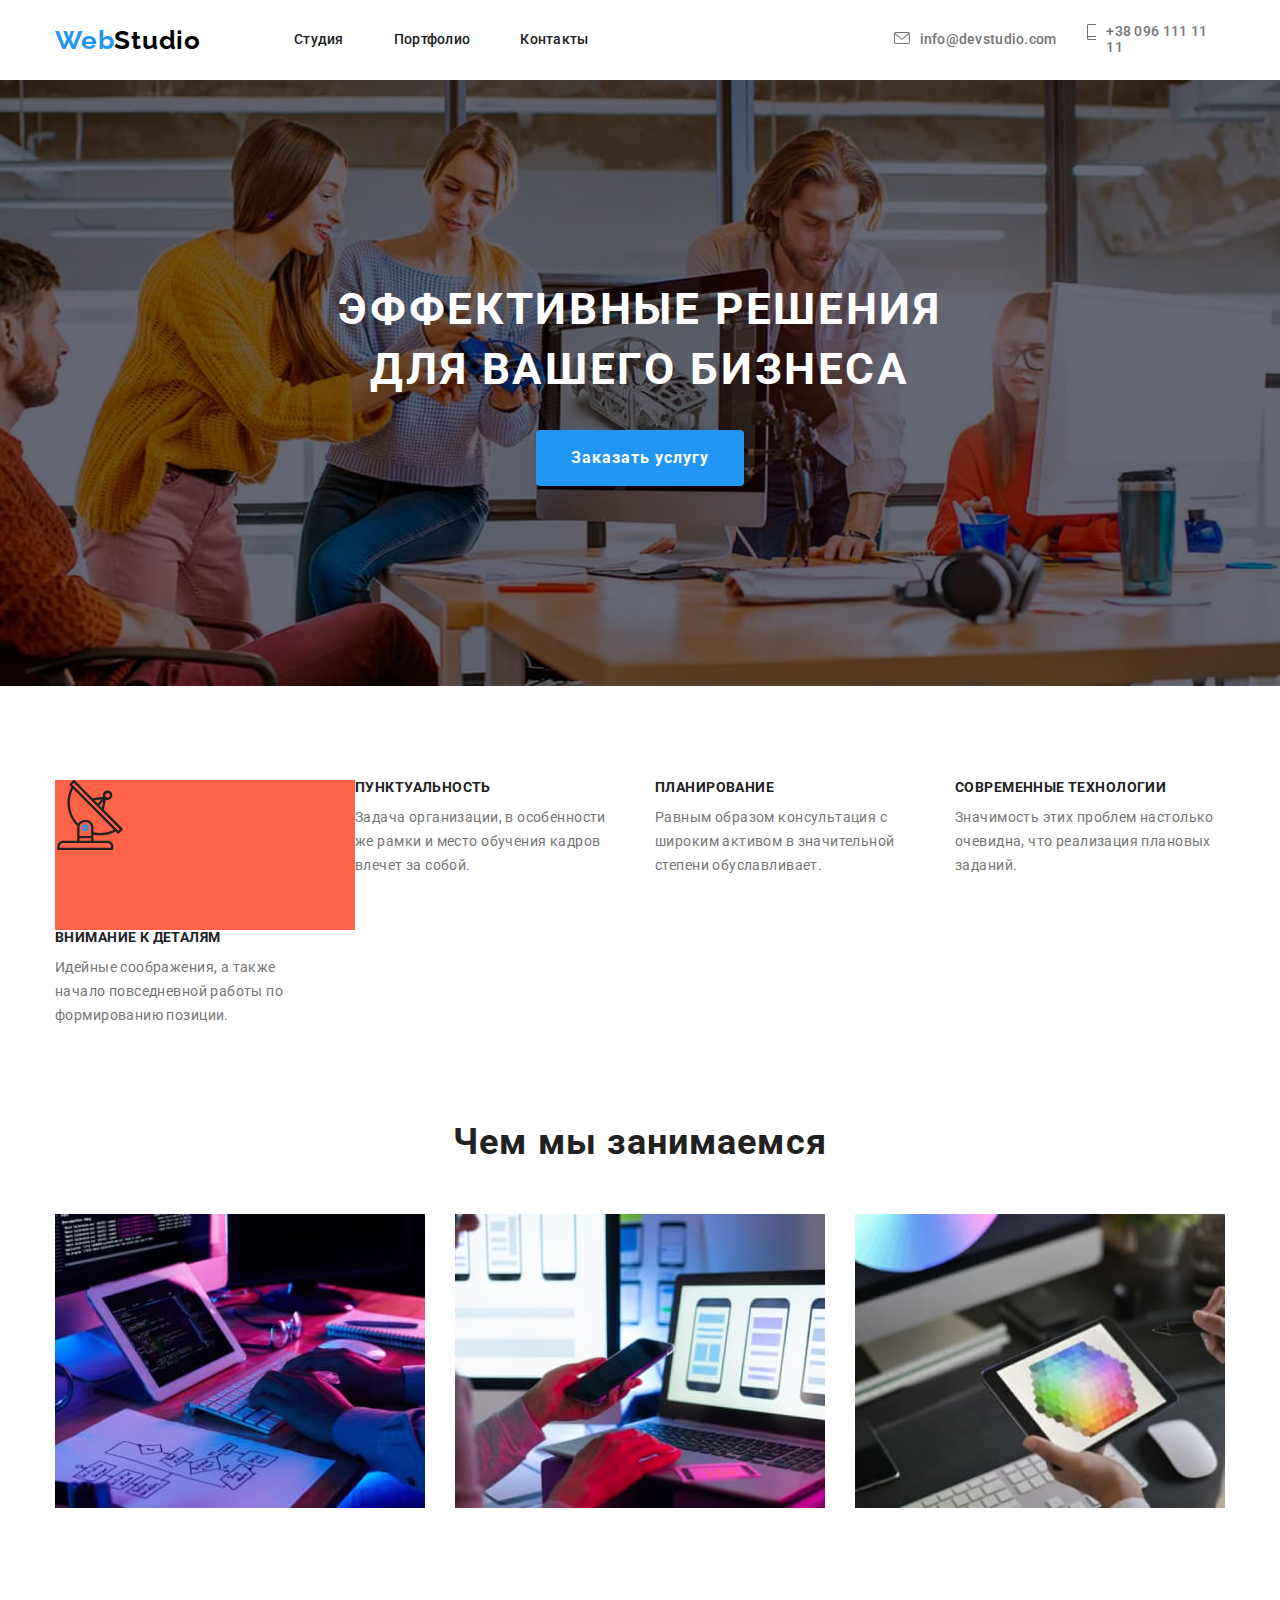
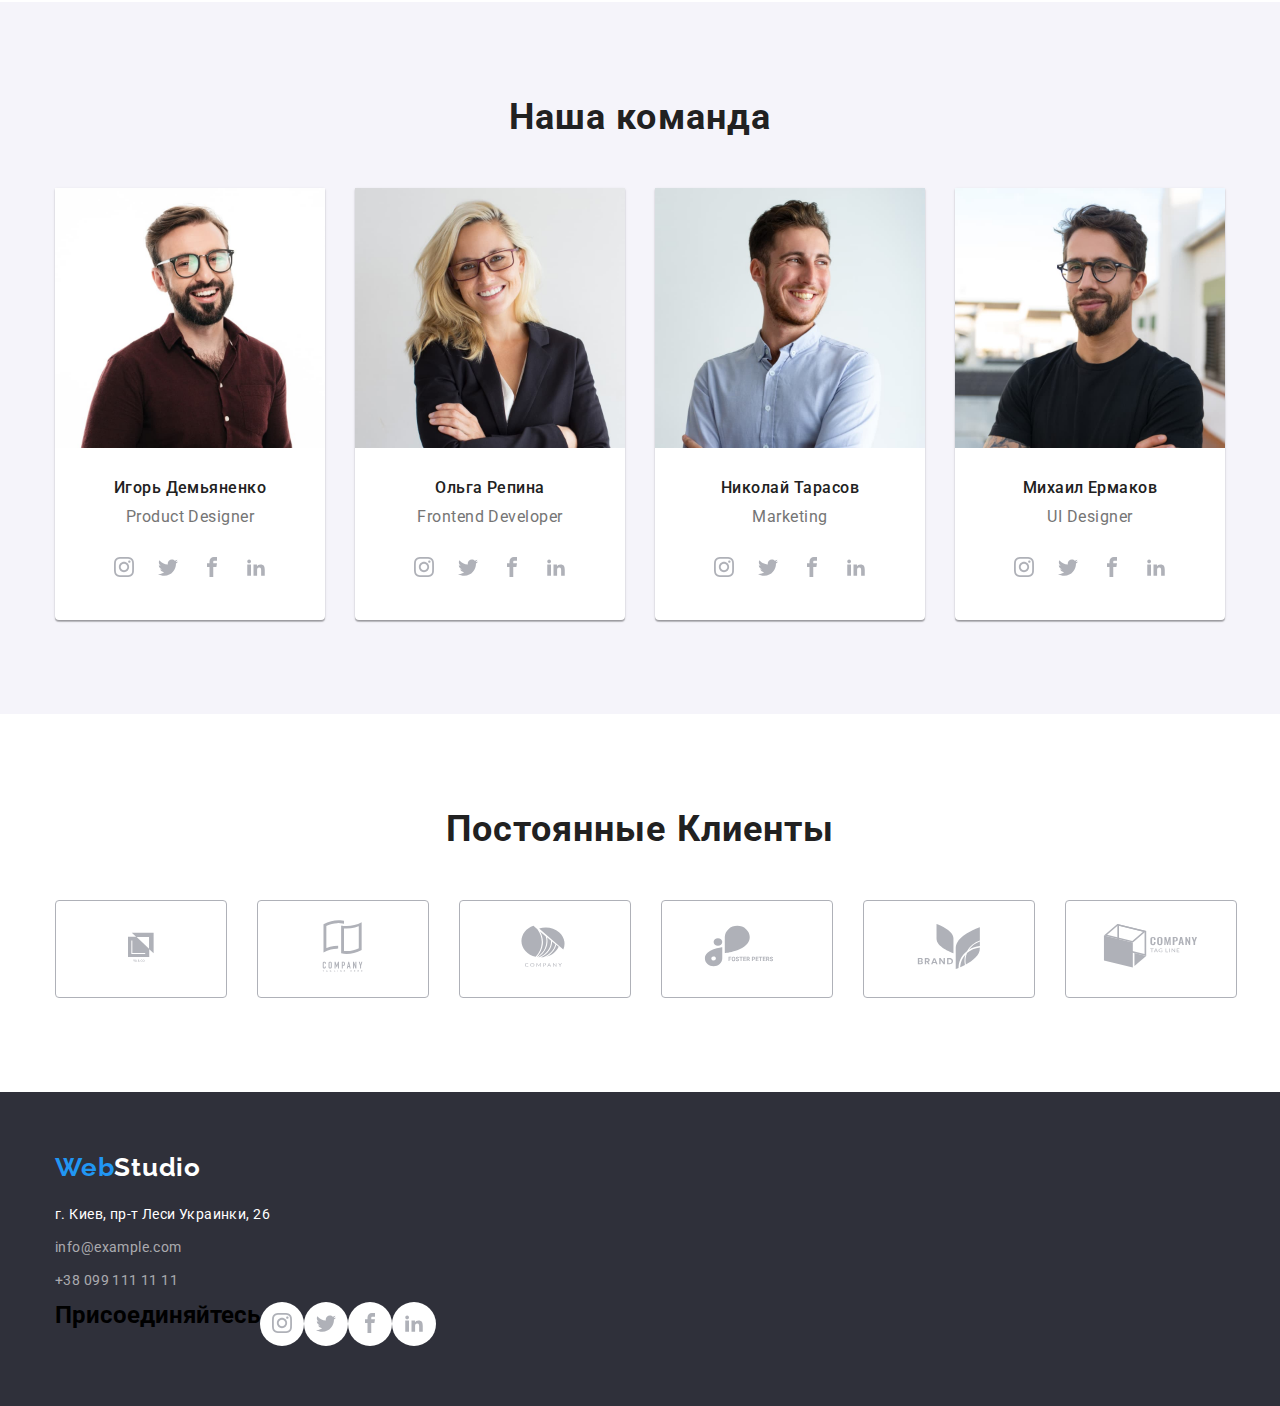
==== index.html @ 1dee664a "черновой" ====
<!DOCTYPE html>
<html lang="ru">
<head>
    <meta charset="UTF-8">
    <meta http-equiv="X-UA-Compatible" content="IE=edge">
    <meta name="viewport" content="width=device-width, initial-scale=1.0">
    <title>Студия</title>
<link rel="preconnect" href="https://fonts.googleapis.com">
<link rel="preconnect" href="https://fonts.gstatic.com" crossorigin>
<link href="https://fonts.googleapis.com/css2?family=Raleway:wght@700&family=Roboto:wght@400;500;700;900&display=swap"
    rel="stylesheet">
<link rel="stylesheet" href="https://cdnjs.cloudflare.com/ajax/libs/modern-normalize/1.1.0/modern-normalize.min.css">
    <link rel="stylesheet" href="css/styles.css">
</head>
<body>
    <header>
        <!--верхняя строка-->
        <div class="container main-nav">
            <a href=""class="logo link"><span class="logo-one">Web</span><span class="logo-two">Studio</span></a>
       <nav>
           <ul class="site-nav list">
            <li class="item">
                <a class="link-pr" href ="index.html">Студия</a>
            </li>
            <li class="item">
                <a class="link-pr" href="portfolio.html">Портфолио</a>
            </li>
            <li class="item">
                <a class="link-pr" href=""> Контакты</a>
            </li>
        </ul>
       </nav>
            <a class="contact item link " href="mailto:info@devstudio.com">
                <svg class="contact icon-email" >
                    <use class="" href="./images/sprite.svg#icon-envelope" width="16" height="12"></use>
                </svg>info@devstudio.com
            </a>
            <a class="contact link " href="tel:+380961111111">
                <svg class="contact icon-tel">
                 <use class="" href="./images/sprite.svg#icon-smartphone" width="10" height="16"></use>
                </svg> +38 096 111 11 11
            </a>
    </div>
    </header>
    <main>
        <section class="servis">
            <!--Шапка-->
            <h1 ><span class="servis-text">Эффективные решения</span><span class="servis-text"> для вашего бизнеса</span></h1>
            <button class="servis-button" type="button">Заказать услугу</button>
        </section>
        <section class="feature">
            <!--Особенности-->
            <div class="container">
                <ul class="peculiarities list">
                    <li class="antena item">
                        <svg class="bgc-icon">
                            <use class="antena-icon" href="./images/sprite.svg#icon-antenna-1" width="70" height="70"></use>
                        </svg>
                        <h3 class="peculiarities-titl">Внимание к деталям</h3>
                        <p class="peculiarities-text">Идейные соображения, а также начало повседневной работы по формированию позиции.</p>
                    </li>
                    <li class="item">
                        <h3 class="peculiarities-titl">Пунктуальность</h3>
                        <p class="peculiarities-text">Задача организации, в особенности же рамки и место обучения кадров влечет за собой.</p></li>
                    <li class="item">
                        <h3 class="peculiarities-titl">Планирование</h3>
                        <p class="peculiarities-text">Равным образом консультация с широким активом в значительной степени обуславливает.</p></li>
                    <li class="item ">
                        <h3 class="peculiarities-titl">Современные технологии</h3>
                        <p class="peculiarities-text">Значимость этих проблем настолько очевидна, что реализация плановых заданий.</p></li>
                </ul>
            </div>
        </section>
        <section>
                <!--Чем мы занимаемся-->
                <h2 class="headlines container">Чем мы занимаемся</h2>
                <div  class="img-section">
                    <ul class="main-img container list">
                        <li class="item">
                            <img src="images/img1.jpg" alt="програмирование" width="370" height="294" />
                        </li>
                        <li class="item">
                            <img src="images/img2.jpg" alt="мобильное адаптирование" width="370" height="294" />
                        </li>
                        <li class="item">
                            <img src="images/img3.jpg" alt="web-дизайн" width="370" height="294" />
                        </li>
                    </ul>
                </div>
        </section>
        <section class="bacground-section">
            <!--Наша команда-->
                <div class="container">
                    <h2 class="headlines">Наша команда</h2>
                        <ul class="team-main-img list">
                            <li class="item">
                                <img src="images/card1.jpg"alt="Игорь Демьяненко"width="270" height="260">
                                <div class="team-groop">
                                    <h3 class="team-titl">Игорь Демьяненко</h3>
                                    <p class="team-text">Product Designer</p>
                                    <div class="social-list">
                                        <ul class="social-list list">
                                            <li class="social-list-item">
                                                <a class="social-list-link" href="">
                                                    <svg class="social-list-icon">
                                                        <use href="./images/sprite.svg#icon-instagram" width="20" height="20"></use>
                                                    </svg>
                                                </a>
                                            </li>
                                            <li class="social-list-item">
                                                <a class="social-list-link" href="">
                                                    <svg class="social-list-icon">
                                                        <use href="./images/sprite.svg#icon-twitter" width="20" height="20"></use>
                                                    </svg>
                                                </a>
                                            </li>
                                            <li class="social-list-item">
                                                <a class="social-list-link" href="">
                                                    <svg class="social-list-icon">
                                                        <use href="./images/sprite.svg#icon-facebook"width="20" height="20"></use>
                                                    </svg>
                                                </a>
                                            </li>
                                            <li class="social-list-item">
                                                <a class="social-list-link" href="">
                                                    <svg class="social-list-icon">
                                                        <use href="./images/sprite.svg#icon-linkedin" width="20" height="20"></use>
                                                    </svg>
                                                </a>
                                            </li>
                                        </ul>
                                    </div>
                                </div>
                            </li>
                            <li class="item">     
                                <img src="images/card2.jpg"alt="Ольга Репина" width="270" height="260">
                                <div class="team-groop">
                                    <h3 class="team-titl">Ольга Репина</h3>
                                    <p class="team-text">Frontend Developer</p>
                                    <div class="social-list">
                                        <ul class="social-list list">
                                            <li class="social-list-item">
                                                <a class="social-list-link" href="">
                                                    <svg class="social-list-icon">
                                                        <use href="./images/sprite.svg#icon-instagram" width="20" height="20"></use>
                                                    </svg>
                                                </a>
                                            </li>
                                            <li class="social-list-item">
                                                <a class="social-list-link" href="">
                                                    <svg class="social-list-icon">
                                                        <use href="./images/sprite.svg#icon-twitter" width="20" height="20"></use>
                                                    </svg>
                                                </a>
                                            </li>
                                            <li class="social-list-item">
                                                <a class="social-list-link" href="">
                                                    <svg class="social-list-icon">
                                                        <use href="./images/sprite.svg#icon-facebook" width="20" height="20"></use>
                                                    </svg>
                                                </a>
                                            </li>
                                            <li class="social-list-item">
                                                <a class="social-list-link" href="">
                                                    <svg class="social-list-icon">
                                                        <use href="./images/sprite.svg#icon-linkedin" width="20" height="20"></use>
                                                    </svg>
                                                </a>
                                            </li>
                                        </ul>
                                    </div>
                                </div>
                            </li>
                            <li class="item">            
                                <img src="images/card3.jpg" alt="Николай Тарасов" width="270" height="260">
                                <div class="team-groop">
                                    <h3 class="team-titl">Николай Тарасов</h3>
                                    <p class="team-text">Marketing</p>
                                    <div class="social-list">
                                        <ul class="social-list list">
                                            <li class="social-list-item">
                                                <a class="social-list-link" href="">
                                                    <svg class="social-list-icon">
                                                        <use href="./images/sprite.svg#icon-instagram" width="20" height="20"></use>
                                                    </svg>
                                                </a>
                                            </li>
                                            <li class="social-list-item">
                                                <a class="social-list-link" href="">
                                                    <svg class="social-list-icon">
                                                        <use href="./images/sprite.svg#icon-twitter" width="20" height="20"></use>
                                                    </svg>
                                                </a>
                                            </li>
                                            <li class="social-list-item">
                                                <a class="social-list-link" href="">
                                                    <svg class="social-list-icon">
                                                        <use href="./images/sprite.svg#icon-facebook" width="20" height="20"></use>
                                                    </svg>
                                                </a>
                                            </li>
                                            <li class="social-list-item">
                                                <a class="social-list-link" href="">
                                                    <svg class="social-list-icon">
                                                        <use href="./images/sprite.svg#icon-linkedin" width="20" height="20"></use>
                                                    </svg>
                                                </a>
                                            </li>
                                        </ul>
                                    </div>
                                </div>
                            </li>
                            <li class="item">
                                <img src="images/card4.jpg"alt="Михаил Ермаков"width="270" height="260">
                                <div class="team-groop">
                                    <h3 class="team-titl">Михаил Ермаков</h3>
                                    <p class="team-text">UI Designer</p>
                                    <div class="social-list">
                                        <ul class="social-list list">
                                            <li class="social-list-item">
                                                <a class="social-list-link" href="">
                                                    <svg class="social-list-icon">
                                                        <use href="./images/sprite.svg#icon-instagram" width="20" height="20"></use>
                                                    </svg>
                                                </a>
                                            </li>
                                            <li class="social-list-item">
                                                <a class="social-list-link" href="">
                                                    <svg class="social-list-icon">
                                                        <use href="./images/sprite.svg#icon-twitter" width="20" height="20"></use>
                                                    </svg>
                                                </a>
                                            </li>
                                            <li class="social-list-item">
                                                <a class="social-list-link" href="">
                                                    <svg class="social-list-icon">
                                                        <use href="./images/sprite.svg#icon-facebook" width="20" height="20"></use>
                                                    </svg>
                                                </a>
                                            </li>
                                            <li class="social-list-item">
                                                <a class="social-list-link" href="">
                                                    <svg class="social-list-icon">
                                                        <use href="./images/sprite.svg#icon-linkedin" width="20" height="20"></use>
                                                    </svg>
                                                </a>
                                            </li>
                                        </ul>
                                    </div>
                                </div>
                            </li>
                            </ul>
                </div>
        </section>
        <section>
            <!-- Clients -->
        <div class="container">
            <h2 class="headlines ">Постоянные Клиенты</h2>
                <ul class="company list">
                    <li class="company-item">
                        <a  href="">
                            <svg class="company-list">
                                <use class="company-icon" href="./images/sprite.svg#icon-company-1" width="106" height="60">
                    
                                </use>
                            </svg>
                        </a>
                    </li>
                    <li class="company-item">
                        <a href="">
                            <svg class="company-list">
                                <use class="company-icon"  href="./images/sprite.svg#icon-company-2" width="106" height="60">
                    
                                </use>
                            </svg>
                        </a>
                    </li>
                    <li class="company-item">
                        <a href="">
                            <svg class="company-list">
                                <use class="company-icon" href="./images/sprite.svg#icon-company-3" width="106" height="60">
                    
                                </use>
                            </svg>
                        </a>
                    </li>
                    <li class="company-item">
                        <a class="company-focus" href="">
                            <svg class="company-list">
                                <use class="company-icon" href="./images/sprite.svg#icon-company-4" width="106" height="60">
                    
                                </use>
                            </svg>
                        </a>
                    </li>
                    <li class="company-item">
                        <a href="">
                            <svg class="company-list">
                                <use class="company-icon" href="./images/sprite.svg#icon-company-5" width="106" height="60">
                    
                                </use>
                            </svg>
                        </a>
                    </li>
                    <li class="company-item">
                        <a href="">
                            <svg class="company-list">
                                <use class="company-icon" href="./images/sprite.svg#icon-company-6" width="106" height="60">

                                </use>
                            </svg>
                        </a>
                    </li>
                </ul>
            </div>
        </section>
    </main>
    <footer >
        <div class="container">
        <!--Подвал-->
    <a href="" class="logo link"><span class="logo-one">Web</span><span class="logo-two-footer">Studio</span></a>
    <address>
        <p class="addres">г. Киев, пр-т Леси Украинки, 26</p>
        <a class="address-contact link" href="mailto:info@example.com">info@example.com</a>
        <a class="address-contact link" href="tel:+380991111111">+38 099 111 11 11</a>
    </address>
    
    <div class="footer-social ">
        <h2 class="footer-titl">Присоединяйтесь</h3>
        <ul class="footer-social list">
            <li class="footer-social-list-item">
                <a class="footer-social-list-link" href="">
                    <svg class="footer-social-list-icon">
                        <use href="./images/sprite.svg#icon-instagram" width="20" height="20">

                        </use>
                    </svg>
                </a>
            </li>
            <li class="footer-social-list-item">
                <a class="footer-social-list-link"href="">
                    <svg class="footer-social-list-icon">
                        <use href="./images/sprite.svg#icon-twitter" width="20" height="20">
            
                        </use>
                    </svg>
                </a>
            </li>
            <li class="footer-social-list-item">
                <a class="footer-social-list-link" href="">
                    <svg class="footer-social-list-icon">
                        <use href="./images/sprite.svg#icon-facebook" width="20" height="20">
            
                        </use>
                    </svg>
                </a>
            </li>
            <li class="footer-social-list-item">
                <a class="footer-social-list-link" href="">
                    <svg class="footer-social-list-icon">
                        <use class="" href="./images/sprite.svg#icon-linkedin" width="20" height="20">
            
                        </use>
                    </svg>
                </a>
            </li>
        </ul>
    </div>
    </div>
    </footer>
</body>
</html>
---- css/styles.css ----
:root {
  --primary-font-family: "Roboto", sans-serif;
  --secondary-font-family: "Raleway", sans-serif;
  --color-text: #000000;
  --background-color: #ffffff;
  --second-background: #2f303a;
  --focus-color: #2196f3;
  --secondary-color: #757575;
  --color-title: #212121;
}
h1,
h2,
h3,
h4,
h5,
h6,
p {
  margin-top: 0;
  margin-bottom: 0;
}
ul,
ol {
  margin-top: 0;
  margin-bottom: 0;
  padding-left: 0;
}
img {
  display: block;
}
.container {
  width: 1200px;
  padding-left: 15px;
  padding-right: 15px;
  margin-left: auto;
  margin-right: auto;
}
section {
  padding-top: 94px;
  padding-bottom: 94px;
}
.list {
  color: var(--color-text);
  list-style-type: none;
}
.link {
  text-decoration: none;
}
body {
  background-color: var(--background-color);
  color: var(--color-text);
  font-family: var(--primary-font-family);
}
.main-nav {
  display: flex;
  align-items: center;
}
.logo {
  font-family: var(--secondary-font-family);
  font-style: normal;
  font-weight: bold;
  font-size: 26px;
  line-height: 1.19;
  /* identical to box height */
  letter-spacing: 0.03em;
}
.logo-one {
  color: #2196f3;
}
.logo-two {
  color: var(--color-text);
}
.logo-two-footer {
  color: #ffffff;
}
/*site nab */
.site-nav {
  display: flex;
  margin-left: 93px;
}
.site-nav .item:not(:last-child) {
  margin-right: 50px;
}
.site-nav a {
  color: #212121;
  font-family: var(--primary-font-family);
  font-style: normal;
  font-weight: 500;
  font-size: 14px;
  line-height: 1.14;
  letter-spacing: 0.02em;

  text-decoration: none;
}
.site-nav a:hover,
.site-nav a:focus {
  color: var(--focus-color);
}
.link-pr {
  display: block;
  padding-top: 32px;
  padding-bottom: 32px;
}
.border {
  border: 1px solid #ececec;
}
.contact {
  display: flex;
  font-family: var(--primary-font-family);
  font-style: normal;
  font-weight: 500;
  font-size: 14px;
  line-height: 1.14;
  letter-spacing: 0.02em;

  color: var(--secondary-color);
}
.contact.item:not(:last-child) {
  margin-right: 30px;
}
.contact:hover,
.contact:focus,
.icon-email:focus,
.icon-email:hover,
.icon-tel:focus,
.icon-tel:hover {
  color: var(--focus-color);
  fill: var(--focus-color);
}
.icon-email {
  display: block;
  width: 16px;
  height: 12px;
  margin-right: 10px;
  margin-left: 305px;
  fill: var(--secondary-color);
}
.icon-tel {
  display: block;
  width: 10px;
  height: 16px;
  margin-right: 10px;
  fill: var(--secondary-color);
}
/*service*/
.servis {
  background-color: var(--second-background);
  text-align: center;

  padding-bottom: 200px;
  padding-top: 200px;

  background-image: linear-gradient(
      to top,
      rgba(0, 0, 0, 0.25),
      rgba(0, 0, 0, 0.25)
    ),
    url(/images/Img.jpg);
  background-repeat: no-repeat;
  background-position: center;
  background-size: cover;
}
.servis-text {
  font-family: var(--primary-font-family);
  font-style: normal;
  font-weight: 900px;
  font-size: 44px;
  line-height: 1.36;
  letter-spacing: 0.06em;
  text-transform: uppercase;

  color: #ffffff;
  display: flex;
  flex-flow: column;
}
.servis-button {
  font-family: var(--primary-font-family);
  font-style: normal;
  font-weight: bold;
  font-size: 16px;
  line-height: 1.88;
  display: inline-block;
  letter-spacing: 0.06em;
  cursor: pointer;

  color: #ffffff;
  background: #2196f3;
  box-shadow: 0px 4px 4px rgba(0, 0, 0, 0.15);
  border-radius: 4px;
  border: solid transparent;

  margin-top: 30px;
  padding: 10px 32px;
  min-width: 200px;
}
.servis-button:hover,
.servis-button:focus {
  background: #f5f4fa;
  color: #000000;
  box-shadow: 0px 4px 4px rgba(0, 0, 0, 0.15);
  border-radius: 4px;
}
/*peculiarities*/
.feature {
  padding-bottom: 0px;
}
.peculiarities {
  display: flex;
  flex-wrap: wrap;
}
.antena .item {
}
.bgc-icon {
  background-color: tomato;
  display: flex;
}
.antena-icon {
}
.peculiarities .item {
  width: 270px;
  margin-right: 30px;
}
.peculiarities .item:nth-child(4n) {
  margin-right: 0px;
}
.peculiarities-titl {
  font-family: var(--primary-font-family);
  font-style: normal;
  font-weight: bold;
  font-size: 14px;
  line-height: 1.14;
  letter-spacing: 0.03em;
  text-transform: uppercase;

  color: var(--color-title);

  margin-bottom: 10px;
}
.peculiarities-text {
  font-family: var(--primary-font-family);
  font-style: normal;
  font-weight: normal;
  font-size: 14px;
  line-height: 1.71;
  letter-spacing: 0.03em;

  color: var(--secondary-color);
}
.bacground-section {
  background: #f5f4fa;
}
.headlines {
  font-family: var(--primary-font-family);
  font-style: normal;
  font-weight: bold;
  font-size: 36px;
  line-height: 1.17;
  text-align: center;
  letter-spacing: 0.03em;

  color: var(--color-title);

  margin-bottom: 50px;
}
.main-img {
  display: flex;
}
.main-img .item {
  margin-right: 30px;
  width: 370px;
}
.main-img .item:nth-child(3n) {
  margin-right: 0px;
}
.img-section {
  justify-content: center;
}
/*team*/
.team-groop {
  padding-top: 30px;
  padding-bottom: 30px;
}
.team-main-img {
  display: flex;
}
.team-main-img .item {
  margin-right: 30px;

  background: #ffffff;

  box-shadow: 0px 1px 3px rgba(0, 0, 0, 0.12), 0px 1px 1px rgba(0, 0, 0, 0.14),
    0px 2px 1px rgba(0, 0, 0, 0.2);
  border-radius: 0px 0px 4px 4px;
}
.team-main-img .item:nth-child(4n) {
  margin-right: 0px;
}
.team-titl {
  font-family: var(--primary-font-family);
  font-style: normal;
  font-weight: 500;
  font-size: 16px;
  line-height: 1.19;
  text-align: center;
  letter-spacing: 0.03em;

  color: var(--color-title);
}
.team-text {
  font-family: var(--primary-font-family);
  font-style: normal;
  font-weight: normal;
  font-size: 16px;
  line-height: 1.19;
  text-align: center;
  letter-spacing: 0.03em;

  color: var(--secondary-color);

  margin-top: 10px;
}

.social-list {
  display: flex;
  padding-top: 10px;
  justify-content: space-around;
  align-items: center;
}
.social-list-item {
  justify-content: space-around;
}
.social-list-link {
  display: flex;

  justify-content: space-around;
  width: 44px;
  height: 44px;
  background-color: var(--background-color);
  border-radius: 50%;
}
.social-list-icon {
  width: 20px;
  height: 20px;
  margin-top: 11px;
  justify-content: space-around;
  align-items: center;
  fill: #afb1b8;
}

.social-list-link:hover,
.social-list-link:focus {
  background-color: var(--focus-color);
}

.social-list-link:hover .social-list-icon,
.social-list-link:focus .social-list-icon {
  fill: var(--background-color);
}
/*button*/
.button-navigation {
  justify-content: center;
}
.button {
  display: flex;

  margin-bottom: 50px;
  justify-content: center;
}
.button .item {
  margin-right: 8px;
}
.portfolio-button {
  color: var(--color-title);
  background-color: #f5f4fa;
  font-family: inherit;
  font-weight: 500;
  font-size: 16px;
  line-height: 1.62;

  text-align: center;
  letter-spacing: 0.03em;
  cursor: pointer;
  border: solid transparent;

  padding: 6px 22px;
  border-radius: 4px;
}
.portfolio-button:hover,
.portfolio-button:focus {
  color: #ffffff;
  background-color: #2196f3;
}
.button-nav:focus,
.button-nav:hover {
  background-color: var(--focus-color);
  color: #ffffff;
  box-shadow: 0px 3px 1px rgba(0, 0, 0, 0.1), 0px 1px 2px rgba(0, 0, 0, 0.08),
    0px 2px 2px rgba(0, 0, 0, 0.12);

  border-radius: 4px;
}
/*projects*/
.project {
  display: flex;
  flex-wrap: wrap;
}
.project-element {
  width: 370px;
  margin-right: 30px;
  margin-bottom: 30px;

  background: #ffffff;
  border: 1px solid #eeeeee;
  box-sizing: border-box;
}
.project-element:nth-child(3n) {
  margin-right: 0px;
}
.project-element:nth-last-child(-n + 3) {
  margin-bottom: 0px;
}
.project-groop {
  padding-top: 20px;
  padding-bottom: 20px;
  padding-left: 24px;
  padding-right: 24px;
}
.project-titl {
  font-family: var(--primary-font-family);
  font-style: normal;
  font-weight: bold;
  font-size: 18px;
  line-height: 2;
  letter-spacing: 0.06em;

  color: var(--color-title);

  padding-bottom: 4px;
}
.project-text {
  font-family: var(--primary-font-family);
  font-style: normal;
  font-weight: normal;
  font-size: 16px;
  line-height: 1.88;
  letter-spacing: 0.03em;

  color: var(--secondary-color);
}
/* Company */
.company {
  display: flex;
}

.company-item {
  display: flex;
  content: "";
  align-items: center;
  justify-content: center;
  margin-right: 30px;
  border: 1px solid #afb1b8;
  box-sizing: border-box;
  border-radius: 4px;
}
.company-item:last-child {
  margin-right: 0px;
}
.company-list {
  width: 170px;
  height: 92px;

  border-radius: 4px;
  padding: 16px 32px;
}
.company-icon {
  fill: #afb1b8;
}
/*footer*/
footer {
  display: flex;
  background-color: var(--second-background);
  padding-top: 60px;
  padding-bottom: 60px;
}

.addres {
  font-family: var(--primary-font-family);
  font-style: normal;
  font-weight: normal;
  font-size: 14px;
  line-height: 1.71;
  letter-spacing: 0.03em;
  color: #ffffff;

  margin-top: 20px;
  margin-bottom: 9px;
}
.address-contact {
  font-family: var(--primary-font-family);
  font-style: normal;
  font-weight: normal;
  font-size: 14px;
  line-height: 1.71;
  letter-spacing: 0.03em;
  color: rgba(255, 255, 255, 0.6);

  display: flex;

  margin-bottom: 9px;
}
.address-contact:focus,
.address-contact:hover {
  color: var(--focus-color);
}
.footer-title {
  font-family: var(--primary-font-family);
  font-style: normal;
  font-weight: bold;
  font-size: 14px;
  line-height: 1.14;
  letter-spacing: 0.03em;
  text-transform: uppercase;

  color: #ffffff;

  margin-bottom: 20px;
}
.footer-social {
  display: flex;
  flex-wrap: ;
}
.footer-social-list {
  display: flex;
  padding-top: 10px;
  justify-content: space-around;
  align-items: center;
}
.footer-social-list-item {
  justify-content: space-around;
}
.footer-social-list-link {
  display: flex;

  justify-content: space-around;
  width: 44px;
  height: 44px;
  background-color: var(--background-color);
  border-radius: 50%;
}
.footer-social-list-icon {
  width: 20px;
  height: 20px;
  margin-top: 11px;
  justify-content: space-around;
  align-items: center;
  fill: #afb1b8;
}

.footer-social-list-link:hover,
.footer-social-list-link:focus {
  background-color: var(--focus-color);
}

.footer-social-list-link:hover .footer-social-list-icon,
.footer-social-list-link:focus .footer-social-list-icon {
  fill: var(--background-color);
}
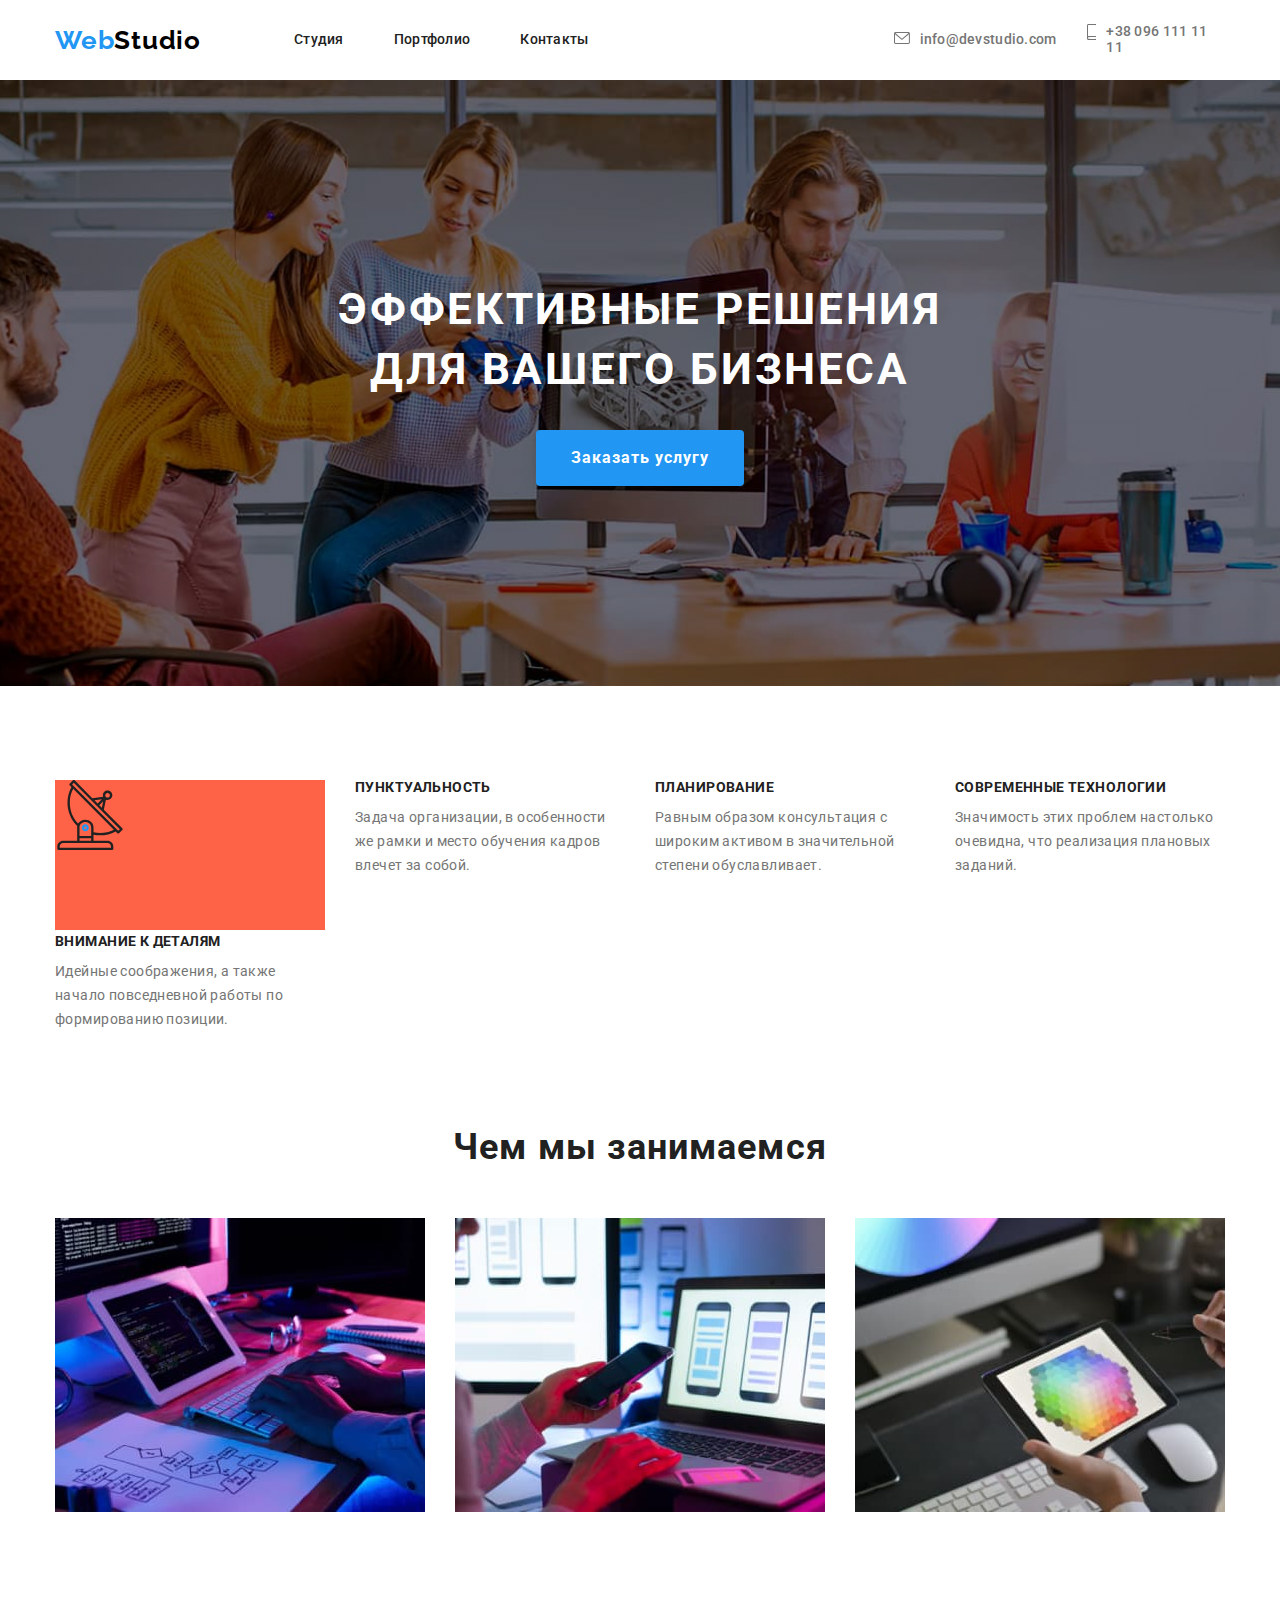
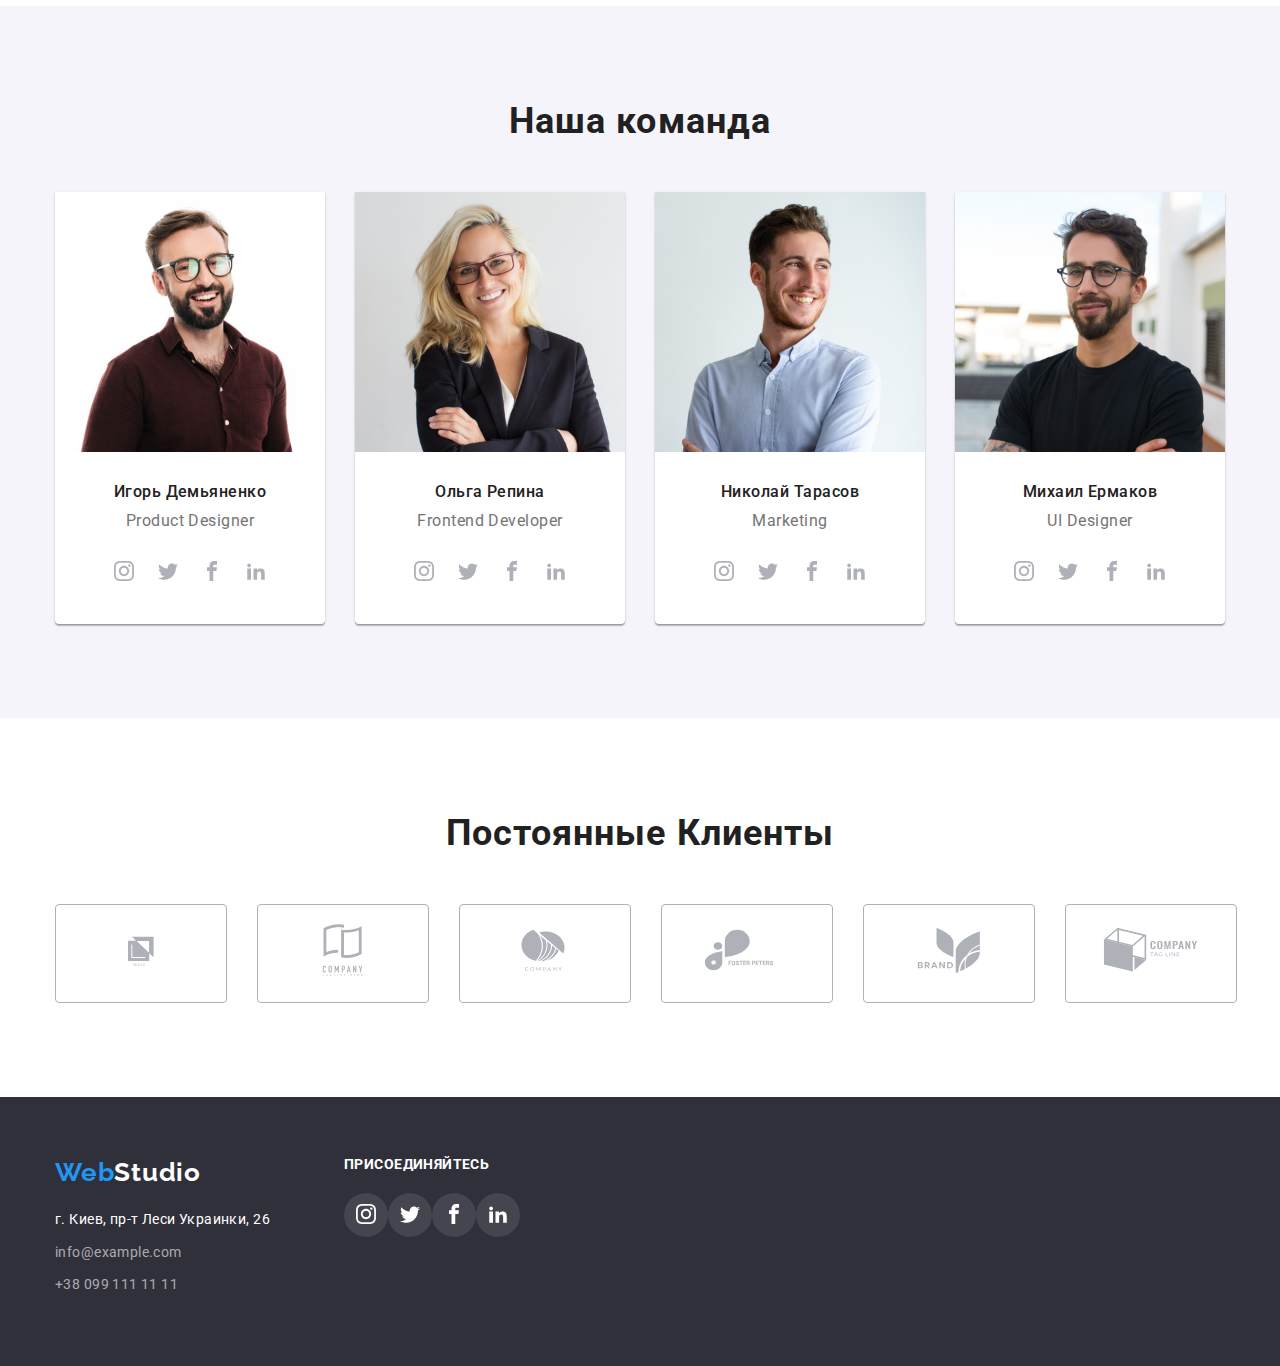
==== commit 5077f823: "черновик" ====
--- a/index.html
+++ b/index.html
@@ -51,11 +51,14 @@
         <section class="feature">
             <!--Особенности-->
             <div class="container">
+                
                 <ul class="peculiarities list">
+                    
                     <li class="antena item">
                         <svg class="bgc-icon">
                             <use class="antena-icon" href="./images/sprite.svg#icon-antenna-1" width="70" height="70"></use>
                         </svg>
+
                         <h3 class="peculiarities-titl">Внимание к деталям</h3>
                         <p class="peculiarities-text">Идейные соображения, а также начало повседневной работы по формированию позиции.</p>
                     </li>
@@ -316,56 +319,58 @@
         </section>
     </main>
     <footer >
-        <div class="container">
-        <!--Подвал-->
-    <a href="" class="logo link"><span class="logo-one">Web</span><span class="logo-two-footer">Studio</span></a>
-    <address>
-        <p class="addres">г. Киев, пр-т Леси Украинки, 26</p>
-        <a class="address-contact link" href="mailto:info@example.com">info@example.com</a>
-        <a class="address-contact link" href="tel:+380991111111">+38 099 111 11 11</a>
-    </address>
+        <div class="footer container">
+            <div class="footer-item">
+                    <!--Подвал-->
+                <a href="" class="logo link"><span class="logo-one">Web</span><span class="logo-two-footer">Studio</span></a>
+                <address>
+                    <p class="addres">г. Киев, пр-т Леси Украинки, 26</p>
+                    <a class="address-contact link" href="mailto:info@example.com">info@example.com</a>
+                    <a class="address-contact link" href="tel:+380991111111">+38 099 111 11 11</a>
+                 </address>
+            </div>
     
-    <div class="footer-social ">
-        <h2 class="footer-titl">Присоединяйтесь</h3>
-        <ul class="footer-social list">
-            <li class="footer-social-list-item">
-                <a class="footer-social-list-link" href="">
-                    <svg class="footer-social-list-icon">
-                        <use href="./images/sprite.svg#icon-instagram" width="20" height="20">
+            <div class="footer-item ">
+                <h2 class="footer-title">Присоединяйтесь</h3>
+                <ul class="footer-social list">
+                    <li class="footer-social-list-item">
+                        <a class="footer-social-list-link" href="">
+                            <svg class="footer-social-list-icon">
+                                <use href="./images/sprite.svg#icon-instagram" width="20" height="20">
 
-                        </use>
-                    </svg>
-                </a>
-            </li>
-            <li class="footer-social-list-item">
-                <a class="footer-social-list-link"href="">
-                    <svg class="footer-social-list-icon">
-                        <use href="./images/sprite.svg#icon-twitter" width="20" height="20">
-            
-                        </use>
-                    </svg>
-                </a>
-            </li>
-            <li class="footer-social-list-item">
-                <a class="footer-social-list-link" href="">
-                    <svg class="footer-social-list-icon">
-                        <use href="./images/sprite.svg#icon-facebook" width="20" height="20">
-            
-                        </use>
-                    </svg>
-                </a>
-            </li>
-            <li class="footer-social-list-item">
-                <a class="footer-social-list-link" href="">
-                    <svg class="footer-social-list-icon">
-                        <use class="" href="./images/sprite.svg#icon-linkedin" width="20" height="20">
-            
-                        </use>
-                    </svg>
-                </a>
-            </li>
-        </ul>
-    </div>
+                                </use>
+                            </svg>
+                        </a>
+                    </li>
+                    <li class="footer-social-list-item">
+                        <a class="footer-social-list-link"href="">
+                            <svg class="footer-social-list-icon">
+                                <use href="./images/sprite.svg#icon-twitter" width="20" height="20">
+                    
+                                </use>
+                            </svg>
+                        </a>
+                    </li>
+                    <li class="footer-social-list-item">
+                        <a class="footer-social-list-link" href="">
+                            <svg class="footer-social-list-icon">
+                                <use href="./images/sprite.svg#icon-facebook" width="20" height="20">
+                    
+                                </use>
+                            </svg>
+                        </a>
+                    </li>
+                    <li class="footer-social-list-item">
+                        <a class="footer-social-list-link" href="">
+                            <svg class="footer-social-list-icon">
+                                <use class="" href="./images/sprite.svg#icon-linkedin" width="20" height="20">
+                    
+                                </use>
+                            </svg>
+                        </a>
+                    </li>
+                </ul>
+            </div>
     </div>
     </footer>
 </body>
--- a/css/styles.css
+++ b/css/styles.css
@@ -154,7 +154,7 @@
       rgba(0, 0, 0, 0.25),
       rgba(0, 0, 0, 0.25)
     ),
-    url(/images/Img.jpg);
+    url(/images/bcg.jpg);
   background-repeat: no-repeat;
   background-position: center;
   background-size: cover;
@@ -210,8 +210,9 @@
 .antena .item {
 }
 .bgc-icon {
+  display: inline-block;
   background-color: tomato;
-  display: flex;
+  width: 270px;
 }
 .antena-icon {
 }
@@ -480,8 +481,16 @@
   background-color: var(--second-background);
   padding-top: 60px;
   padding-bottom: 60px;
-}
-
+  white-space: nowrap;
+}
+.footer-item {
+  white-space: normal;
+  display: inline-block;
+  vertical-align: top;
+}
+.footer-item:last-child {
+  margin-left: 70px;
+}
 .addres {
   font-family: var(--primary-font-family);
   font-style: normal;
@@ -525,8 +534,7 @@
   margin-bottom: 20px;
 }
 .footer-social {
-  display: flex;
-  flex-wrap: ;
+  display: inline-flex;
 }
 .footer-social-list {
   display: flex;
@@ -543,7 +551,7 @@
   justify-content: space-around;
   width: 44px;
   height: 44px;
-  background-color: var(--background-color);
+  background-color: rgb(255, 255, 255, 10%);
   border-radius: 50%;
 }
 .footer-social-list-icon {
@@ -552,7 +560,7 @@
   margin-top: 11px;
   justify-content: space-around;
   align-items: center;
-  fill: #afb1b8;
+  fill: var(--background-color);
 }
 
 .footer-social-list-link:hover,
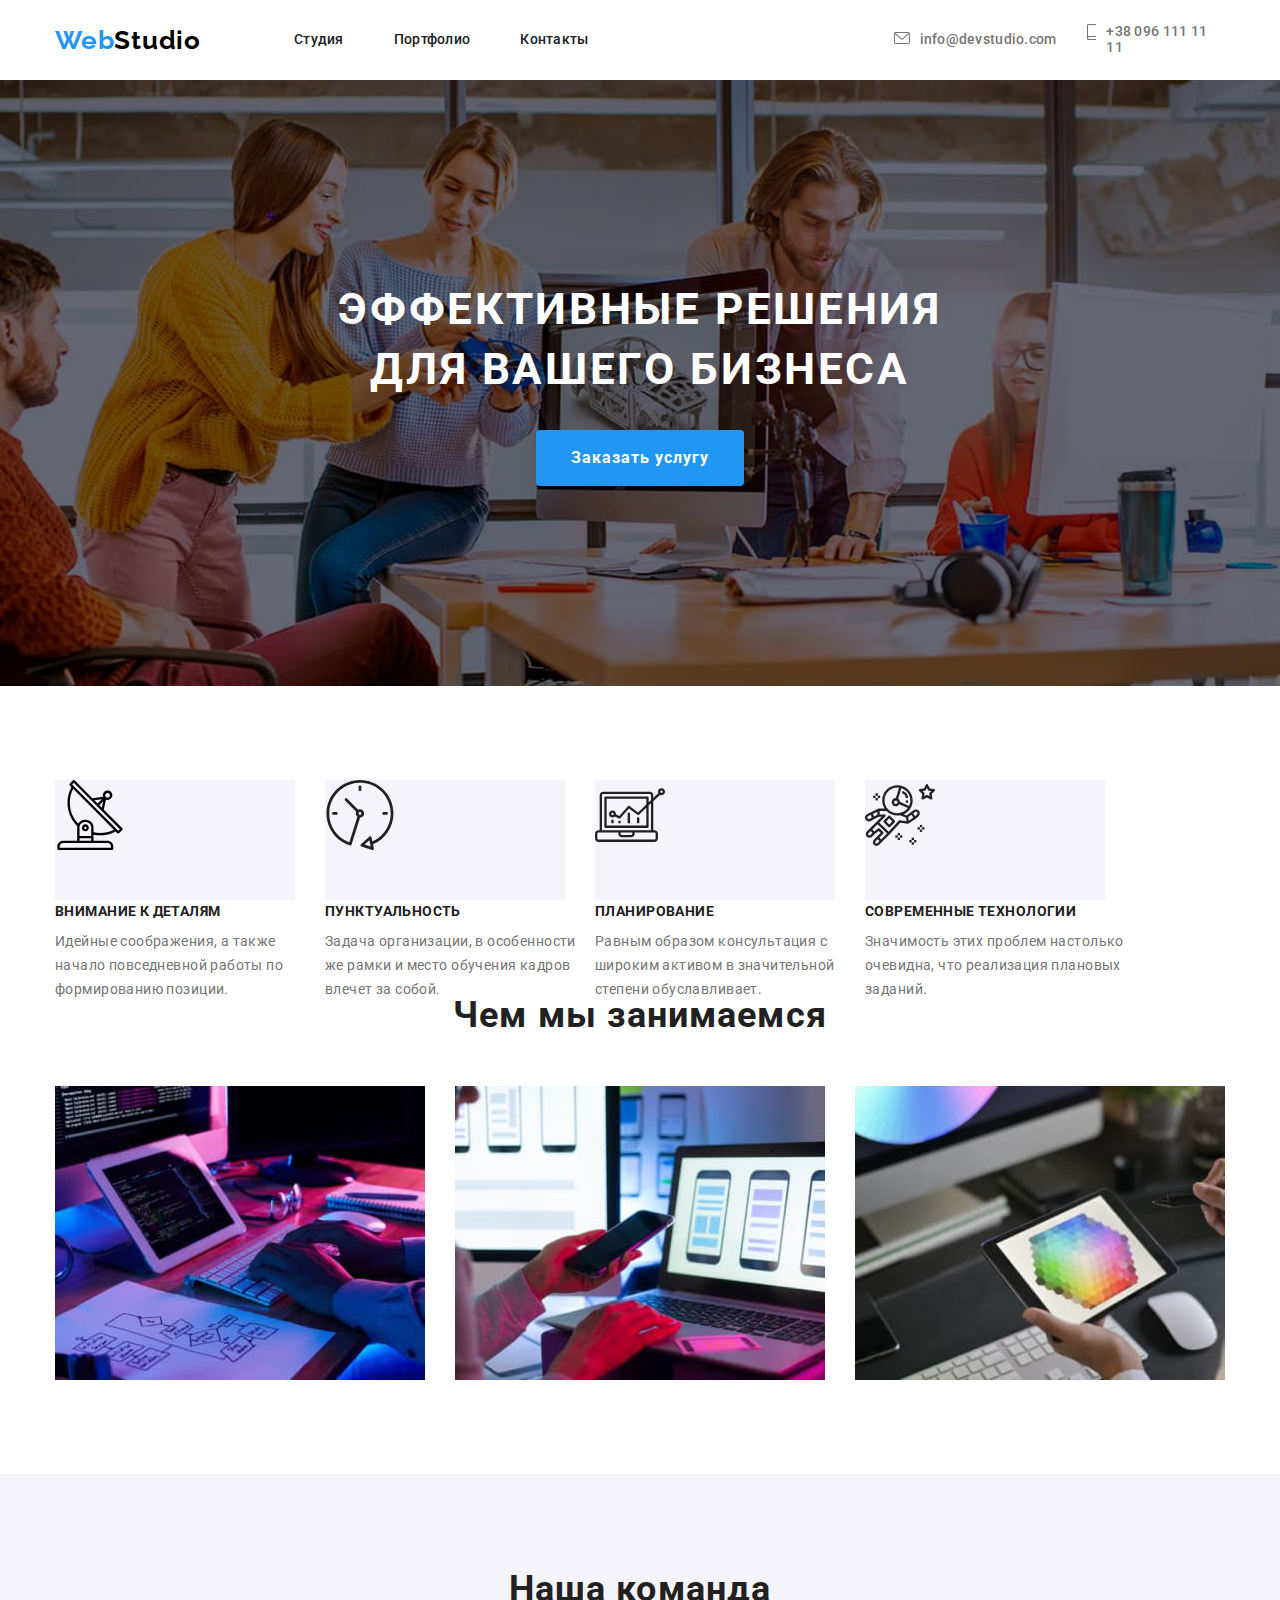
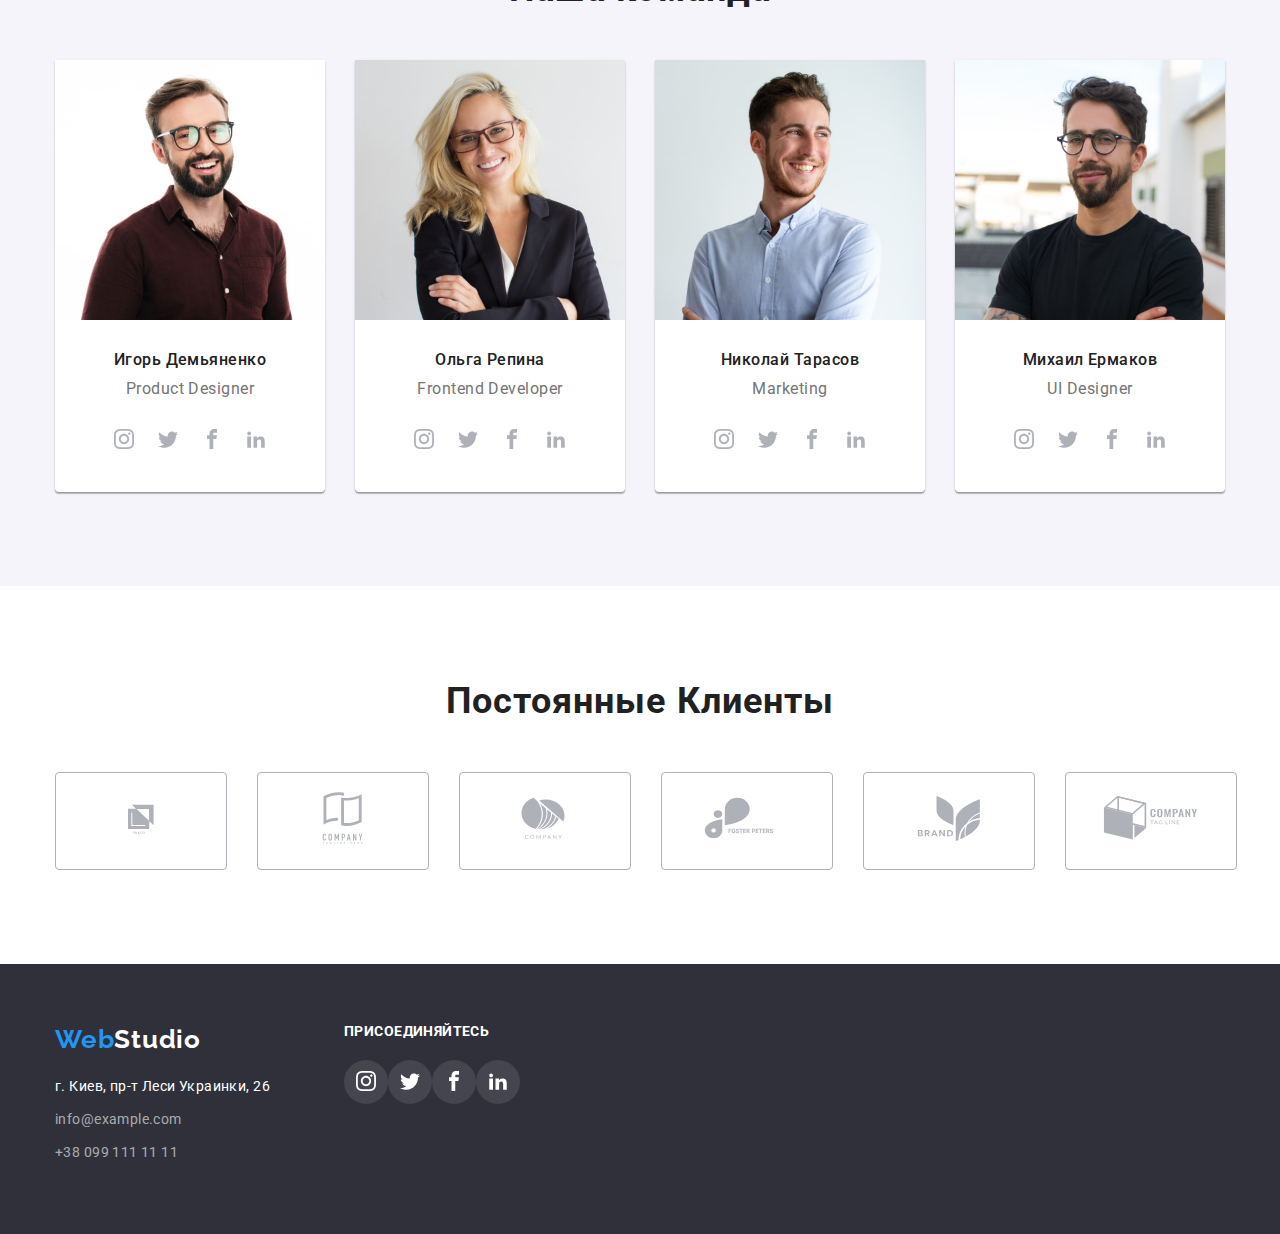
==== commit 9a6e371c: "никому не показывать" ====
--- a/index.html
+++ b/index.html
@@ -51,24 +51,37 @@
         <section class="feature">
             <!--Особенности-->
             <div class="container">
-                
                 <ul class="peculiarities list">
-                    
-                    <li class="antena item">
-                        <svg class="bgc-icon">
-                            <use class="antena-icon" href="./images/sprite.svg#icon-antenna-1" width="70" height="70"></use>
+                    <li class="antena-item">
+                        <svg class="antena-icon link">
+                            <use href="./images/sprite.svg#icon-antenna-1" width="70" height="70"></use>
                         </svg>
 
                         <h3 class="peculiarities-titl">Внимание к деталям</h3>
                         <p class="peculiarities-text">Идейные соображения, а также начало повседневной работы по формированию позиции.</p>
                     </li>
-                    <li class="item">
+                    <li class="antena-item">
+                        <a class="antena-link" href="">
+                            <svg class="antena-icon">
+                                <use href="./images/sprite.svg#icon-clock-1" width="70" height="70"></use>
+                            </svg>
+                        </a>
                         <h3 class="peculiarities-titl">Пунктуальность</h3>
                         <p class="peculiarities-text">Задача организации, в особенности же рамки и место обучения кадров влечет за собой.</p></li>
-                    <li class="item">
+                    <li class="antena-item">
+                        <a class="antena-link" href="">
+                            <svg class="antena-icon">
+                                <use href="./images/sprite.svg#icon-diagram-1" width="70" height="70"></use>
+                            </svg>
+                        </a>
                         <h3 class="peculiarities-titl">Планирование</h3>
                         <p class="peculiarities-text">Равным образом консультация с широким активом в значительной степени обуславливает.</p></li>
-                    <li class="item ">
+                    <li class="antena-item">
+                        <a class="antena-link" href="">
+                            <svg class="antena-icon">
+                                <use href="./images/sprite.svg#icon-astronaut-1" width="70" height="70"></use>
+                            </svg>
+                        </a>
                         <h3 class="peculiarities-titl">Современные технологии</h3>
                         <p class="peculiarities-text">Значимость этих проблем настолько очевидна, что реализация плановых заданий.</p></li>
                 </ul>
--- a/css/styles.css
+++ b/css/styles.css
@@ -207,14 +207,19 @@
   display: flex;
   flex-wrap: wrap;
 }
-.antena .item {
-}
-.bgc-icon {
-  display: inline-block;
-  background-color: tomato;
+.antena-item {
+  justify-content: space-between;
+
   width: 270px;
+  height: 120px;
+}
+.antena-link {
+  fill: #212121;
 }
 .antena-icon {
+  height: 120px;
+  width: 240px;
+  background-color: #f5f4fa;
 }
 .peculiarities .item {
   width: 270px;
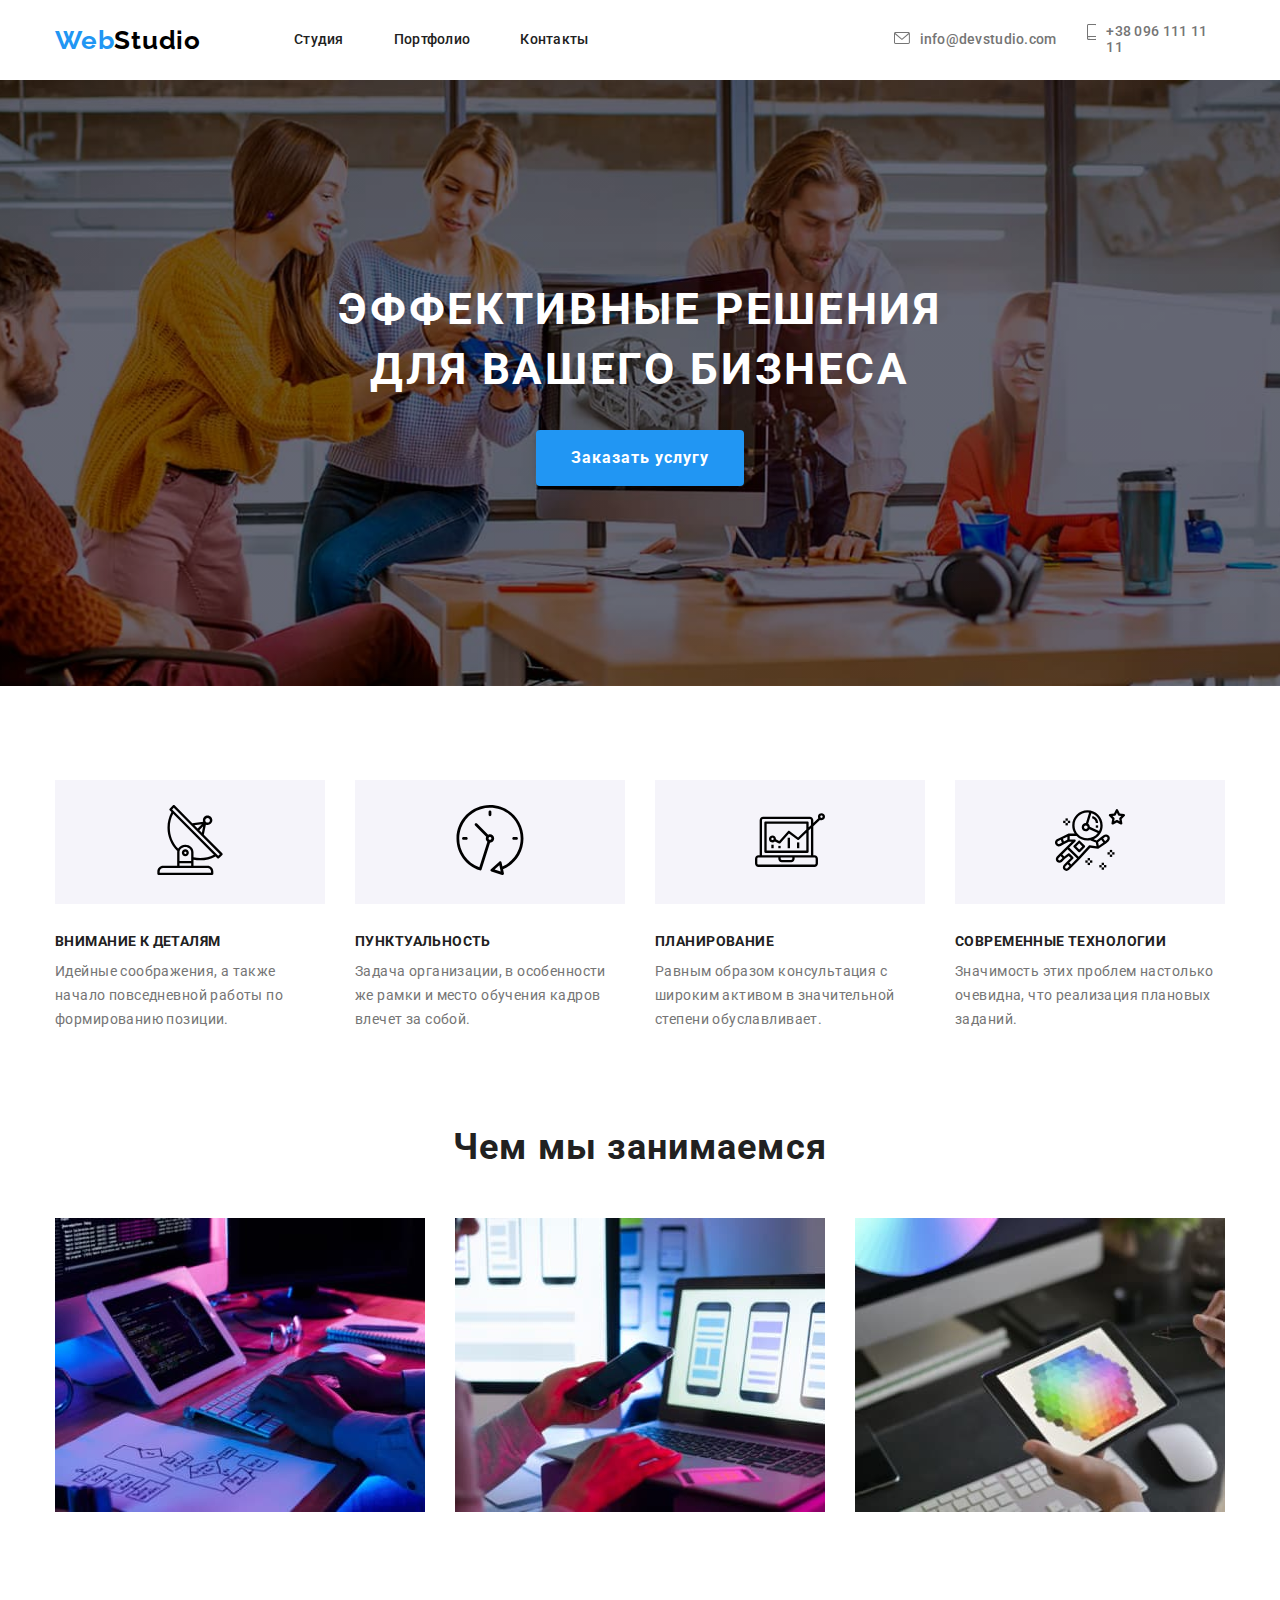
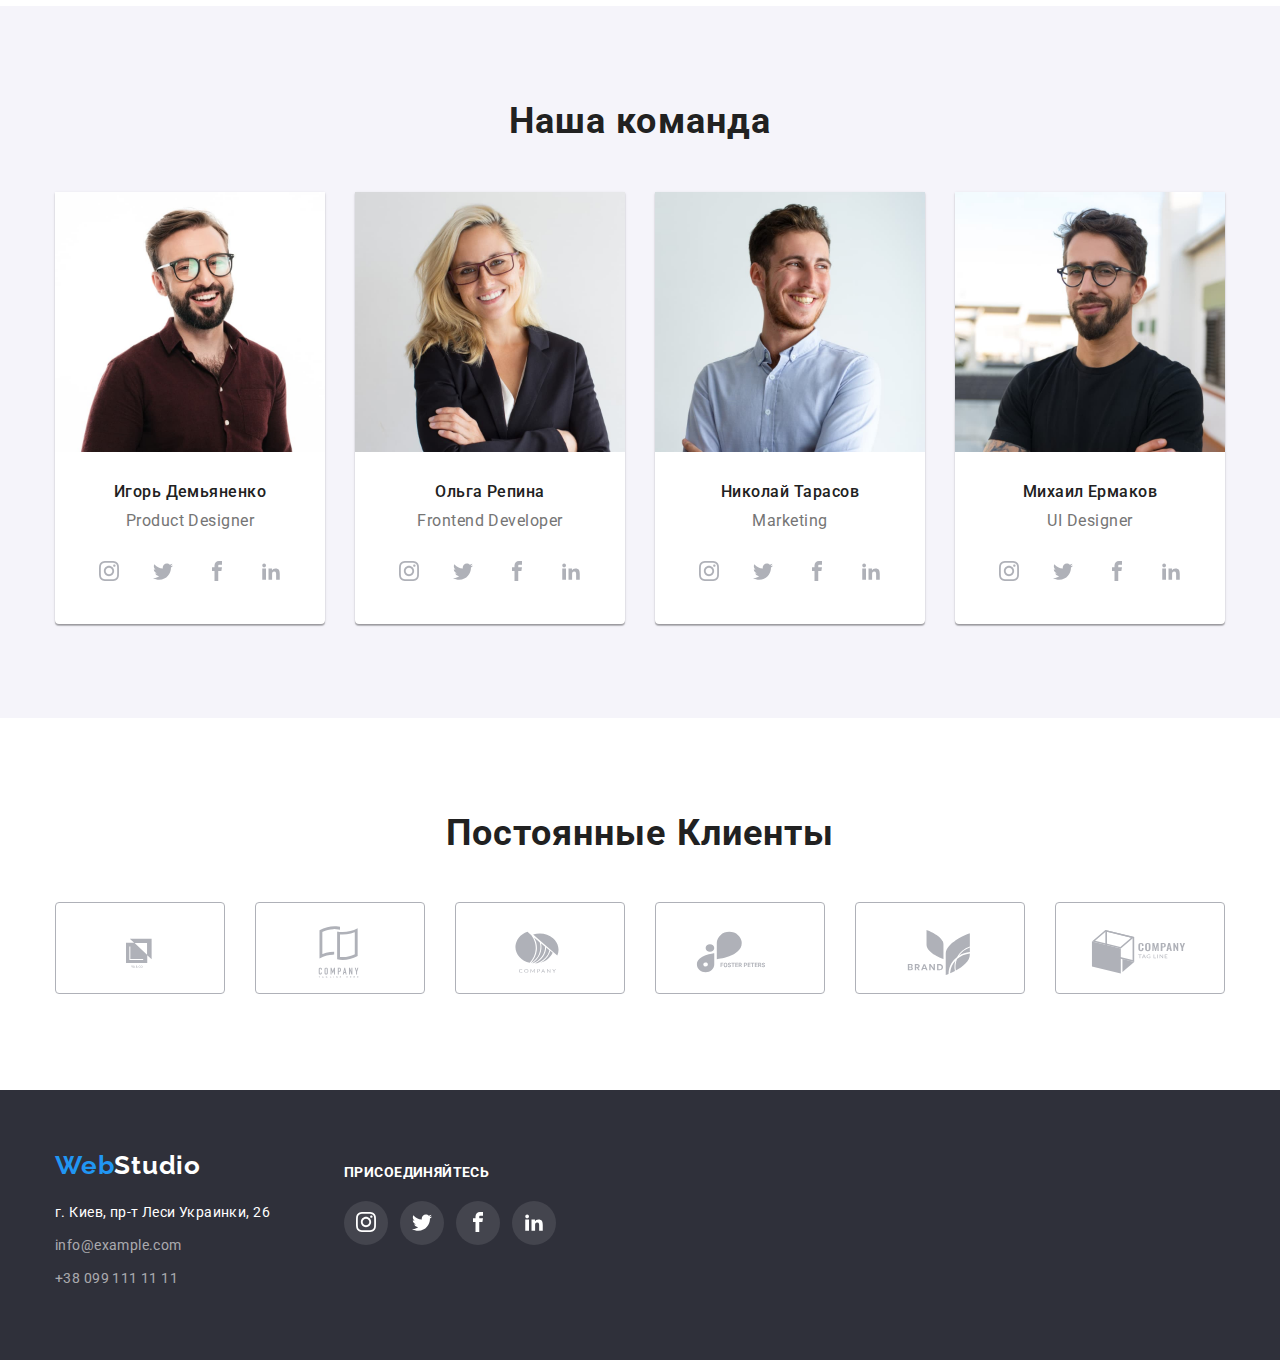
==== commit 7346394e: "Дз" ====
--- a/index.html
+++ b/index.html
@@ -31,12 +31,12 @@
         </ul>
        </nav>
             <a class="contact item link " href="mailto:info@devstudio.com">
-                <svg class="contact icon-email" >
+                <svg class="icon-email" >
                     <use class="" href="./images/sprite.svg#icon-envelope" width="16" height="12"></use>
                 </svg>info@devstudio.com
             </a>
             <a class="contact link " href="tel:+380961111111">
-                <svg class="contact icon-tel">
+                <svg class="icon-tel">
                  <use class="" href="./images/sprite.svg#icon-smartphone" width="10" height="16"></use>
                 </svg> +38 096 111 11 11
             </a>
@@ -52,38 +52,44 @@
             <!--Особенности-->
             <div class="container">
                 <ul class="peculiarities list">
-                    <li class="antena-item">
-                        <svg class="antena-icon link">
+                    <li class="icon-item">
+                      <div class="icon-sector">
+                        <svg class="icon link">
                             <use href="./images/sprite.svg#icon-antenna-1" width="70" height="70"></use>
                         </svg>
+                       </div>
 
                         <h3 class="peculiarities-titl">Внимание к деталям</h3>
                         <p class="peculiarities-text">Идейные соображения, а также начало повседневной работы по формированию позиции.</p>
                     </li>
-                    <li class="antena-item">
-                        <a class="antena-link" href="">
-                            <svg class="antena-icon">
+                    <li class="icon-item">
+                        <div class="icon-sector">
+                            <svg class="icon link">
                                 <use href="./images/sprite.svg#icon-clock-1" width="70" height="70"></use>
                             </svg>
-                        </a>
+                        </div>
+                        
                         <h3 class="peculiarities-titl">Пунктуальность</h3>
-                        <p class="peculiarities-text">Задача организации, в особенности же рамки и место обучения кадров влечет за собой.</p></li>
-                    <li class="antena-item">
-                        <a class="antena-link" href="">
-                            <svg class="antena-icon">
+                        <p class="peculiarities-text">Задача организации, в особенности же рамки и место обучения кадров влечет за собой.</p>
+                    </li>
+                    <li class="icon-item">
+                        <div class="icon-sector">
+                            <svg class="icon link">
                                 <use href="./images/sprite.svg#icon-diagram-1" width="70" height="70"></use>
                             </svg>
-                        </a>
+                        </div>
                         <h3 class="peculiarities-titl">Планирование</h3>
-                        <p class="peculiarities-text">Равным образом консультация с широким активом в значительной степени обуславливает.</p></li>
-                    <li class="antena-item">
-                        <a class="antena-link" href="">
-                            <svg class="antena-icon">
+                        <p class="peculiarities-text">Равным образом консультация с широким активом в значительной степени обуславливает.</p>
+                    </li>
+                    <li class="icon-item">
+                        <div class="icon-sector">
+                            <svg class="icon link">
                                 <use href="./images/sprite.svg#icon-astronaut-1" width="70" height="70"></use>
                             </svg>
-                        </a>
+                        </div>
                         <h3 class="peculiarities-titl">Современные технологии</h3>
-                        <p class="peculiarities-text">Значимость этих проблем настолько очевидна, что реализация плановых заданий.</p></li>
+                        <p class="peculiarities-text">Значимость этих проблем настолько очевидна, что реализация плановых заданий.</p>
+                    </li>
                 </ul>
             </div>
         </section>
@@ -274,54 +280,54 @@
             <h2 class="headlines ">Постоянные Клиенты</h2>
                 <ul class="company list">
                     <li class="company-item">
-                        <a  href="">
-                            <svg class="company-list">
-                                <use class="company-icon" href="./images/sprite.svg#icon-company-1" width="106" height="60">
-                    
-                                </use>
-                            </svg>
-                        </a>
-                    </li>
-                    <li class="company-item">
-                        <a href="">
-                            <svg class="company-list">
-                                <use class="company-icon"  href="./images/sprite.svg#icon-company-2" width="106" height="60">
-                    
-                                </use>
-                            </svg>
-                        </a>
-                    </li>
-                    <li class="company-item">
-                        <a href="">
-                            <svg class="company-list">
-                                <use class="company-icon" href="./images/sprite.svg#icon-company-3" width="106" height="60">
-                    
-                                </use>
-                            </svg>
-                        </a>
-                    </li>
-                    <li class="company-item">
-                        <a class="company-focus" href="">
-                            <svg class="company-list">
-                                <use class="company-icon" href="./images/sprite.svg#icon-company-4" width="106" height="60">
-                    
-                                </use>
-                            </svg>
-                        </a>
-                    </li>
-                    <li class="company-item">
-                        <a href="">
-                            <svg class="company-list">
-                                <use class="company-icon" href="./images/sprite.svg#icon-company-5" width="106" height="60">
-                    
-                                </use>
-                            </svg>
-                        </a>
-                    </li>
-                    <li class="company-item">
-                        <a href="">
-                            <svg class="company-list">
-                                <use class="company-icon" href="./images/sprite.svg#icon-company-6" width="106" height="60">
+                        <a class="conpany-list-link" href="">
+                            <svg class="company-icon">
+                                <use href="./images/sprite.svg#icon-company-1" width="106" height="60">
+                    
+                                </use>
+                            </svg>
+                        </a>
+                    </li>
+                    <li class="company-item">
+                        <a class="conpany-list-link" href="">
+                            <svg class="company-icon">
+                                <use href="./images/sprite.svg#icon-company-2" width="106" height="60">
+                    
+                                </use>
+                            </svg>
+                        </a>
+                    </li>
+                    <li class="company-item">
+                        <a class="conpany-list-link" href="">
+                            <svg class="company-icon">
+                                <use  href="./images/sprite.svg#icon-company-3" width="106" height="60">
+                    
+                                </use>
+                            </svg>
+                        </a>
+                    </li>
+                    <li class="company-item">
+                        <a class="conpany-list-link" href="">
+                            <svg class="company-icon">
+                                <use  href="./images/sprite.svg#icon-company-4" width="106" height="60">
+                    
+                                </use>
+                            </svg>
+                        </a>
+                    </li>
+                    <li class="company-item">
+                        <a class="conpany-list-link" href="">
+                            <svg class="company-icon">
+                                <use href="./images/sprite.svg#icon-company-5" width="106" height="60">
+                    
+                                </use>
+                            </svg>
+                        </a>
+                    </li>
+                    <li class="company-item">
+                        <a class="conpany-list-link" href="">
+                            <svg class="company-icon">
+                                <use href="./images/sprite.svg#icon-company-6" width="106" height="60">
 
                                 </use>
                             </svg>
--- a/css/styles.css
+++ b/css/styles.css
@@ -118,12 +118,15 @@
   margin-right: 30px;
 }
 .contact:hover,
-.contact:focus,
-.icon-email:focus,
-.icon-email:hover,
-.icon-tel:focus,
-.icon-tel:hover {
+.contact:focus {
   color: var(--focus-color);
+}
+.contact:hover .icon-email,
+.contact:focus .icon-email {
+  fill: var(--focus-color);
+}
+.contact:hover .icon-tel,
+.contact:focus .icon-tel {
   fill: var(--focus-color);
 }
 .icon-email {
@@ -205,26 +208,23 @@
 }
 .peculiarities {
   display: flex;
-  flex-wrap: wrap;
-}
-.antena-item {
-  justify-content: space-between;
-
-  width: 270px;
-  height: 120px;
-}
-.antena-link {
-  fill: #212121;
-}
-.antena-icon {
-  height: 120px;
-  width: 240px;
+}
+.icon-item {
+  min-width: 270px;
+  min-height: 101px;
+  margin-right: 30px;
+  flex-basis: calc((100% - 120px) / 4);
+}
+.icon-sector {
   background-color: #f5f4fa;
-}
-.peculiarities .item {
-  width: 270px;
-  margin-right: 30px;
-}
+  margin-bottom: 30px;
+}
+.icon {
+  margin: 25px 100px;
+  width: 70px;
+  height: 70px;
+}
+
 .peculiarities .item:nth-child(4n) {
   margin-right: 0px;
 }
@@ -333,6 +333,10 @@
 }
 .social-list-item {
   justify-content: space-around;
+  margin-left: 10px;
+}
+.social-list-item:first-child {
+  margin-left: 0px;
 }
 .social-list-link {
   display: flex;
@@ -455,6 +459,8 @@
 /* Company */
 .company {
   display: flex;
+  width: 170px;
+  height: 92px;
 }
 
 .company-item {
@@ -463,22 +469,29 @@
   align-items: center;
   justify-content: center;
   margin-right: 30px;
+}
+.company-item:last-child {
+  margin-right: 0px;
+}
+.company-list-link {
+  border-radius: 4px;
+  padding: 16px 32px;
+}
+.company-icon {
+  fill: #afb1b8;
+  width: 170px;
+  height: 92px;
   border: 1px solid #afb1b8;
   box-sizing: border-box;
   border-radius: 4px;
-}
-.company-item:last-child {
-  margin-right: 0px;
-}
-.company-list {
-  width: 170px;
-  height: 92px;
-
-  border-radius: 4px;
-  padding: 16px 32px;
-}
-.company-icon {
-  fill: #afb1b8;
+
+  padding-left: 30px;
+  padding-top: 20px;
+}
+.company-icon:focus,
+.company-icon:hover {
+  fill: var(--focus-color);
+  border: 1px solid var(--focus-color);
 }
 /*footer*/
 footer {
@@ -495,6 +508,7 @@
 }
 .footer-item:last-child {
   margin-left: 70px;
+  margin-top: 15px;
 }
 .addres {
   font-family: var(--primary-font-family);
@@ -549,6 +563,10 @@
 }
 .footer-social-list-item {
   justify-content: space-around;
+  margin-left: 12px;
+}
+.footer-social-list-item:first-child {
+  margin-left: 0px;
 }
 .footer-social-list-link {
   display: flex;
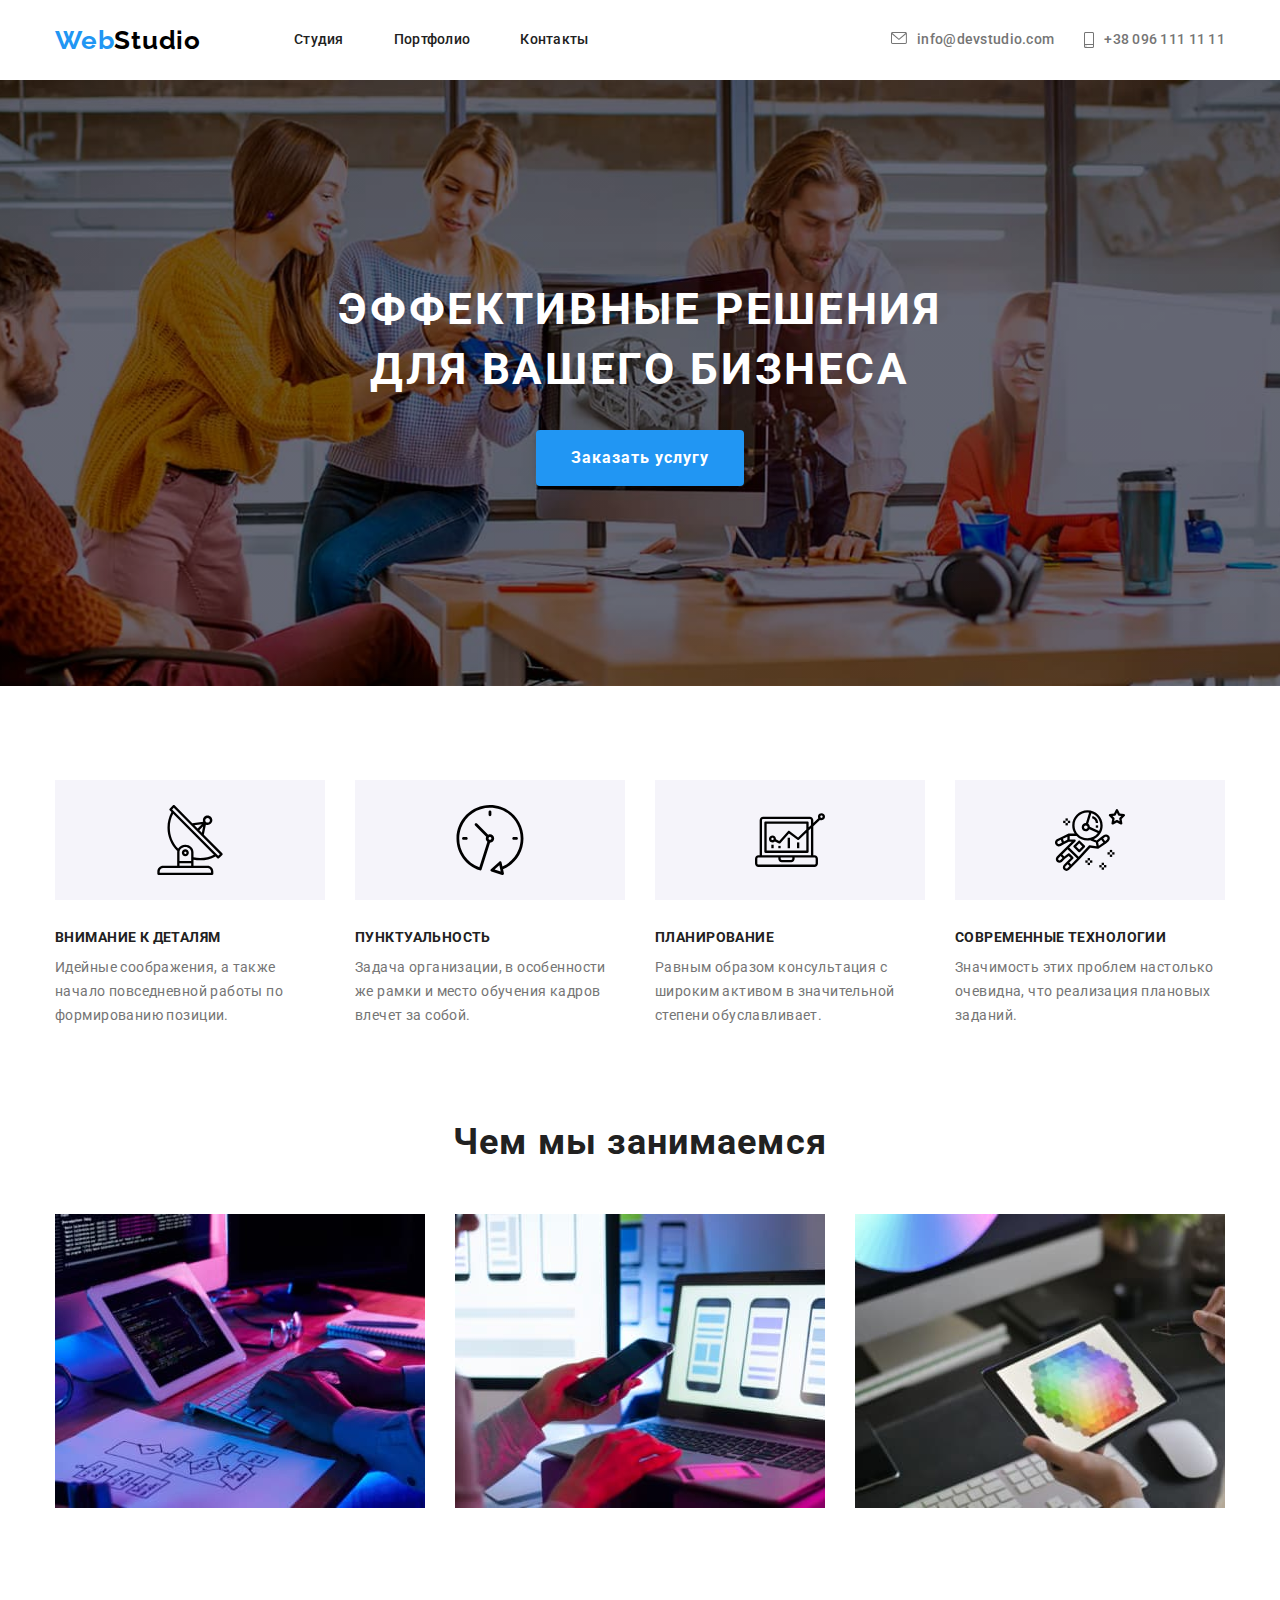
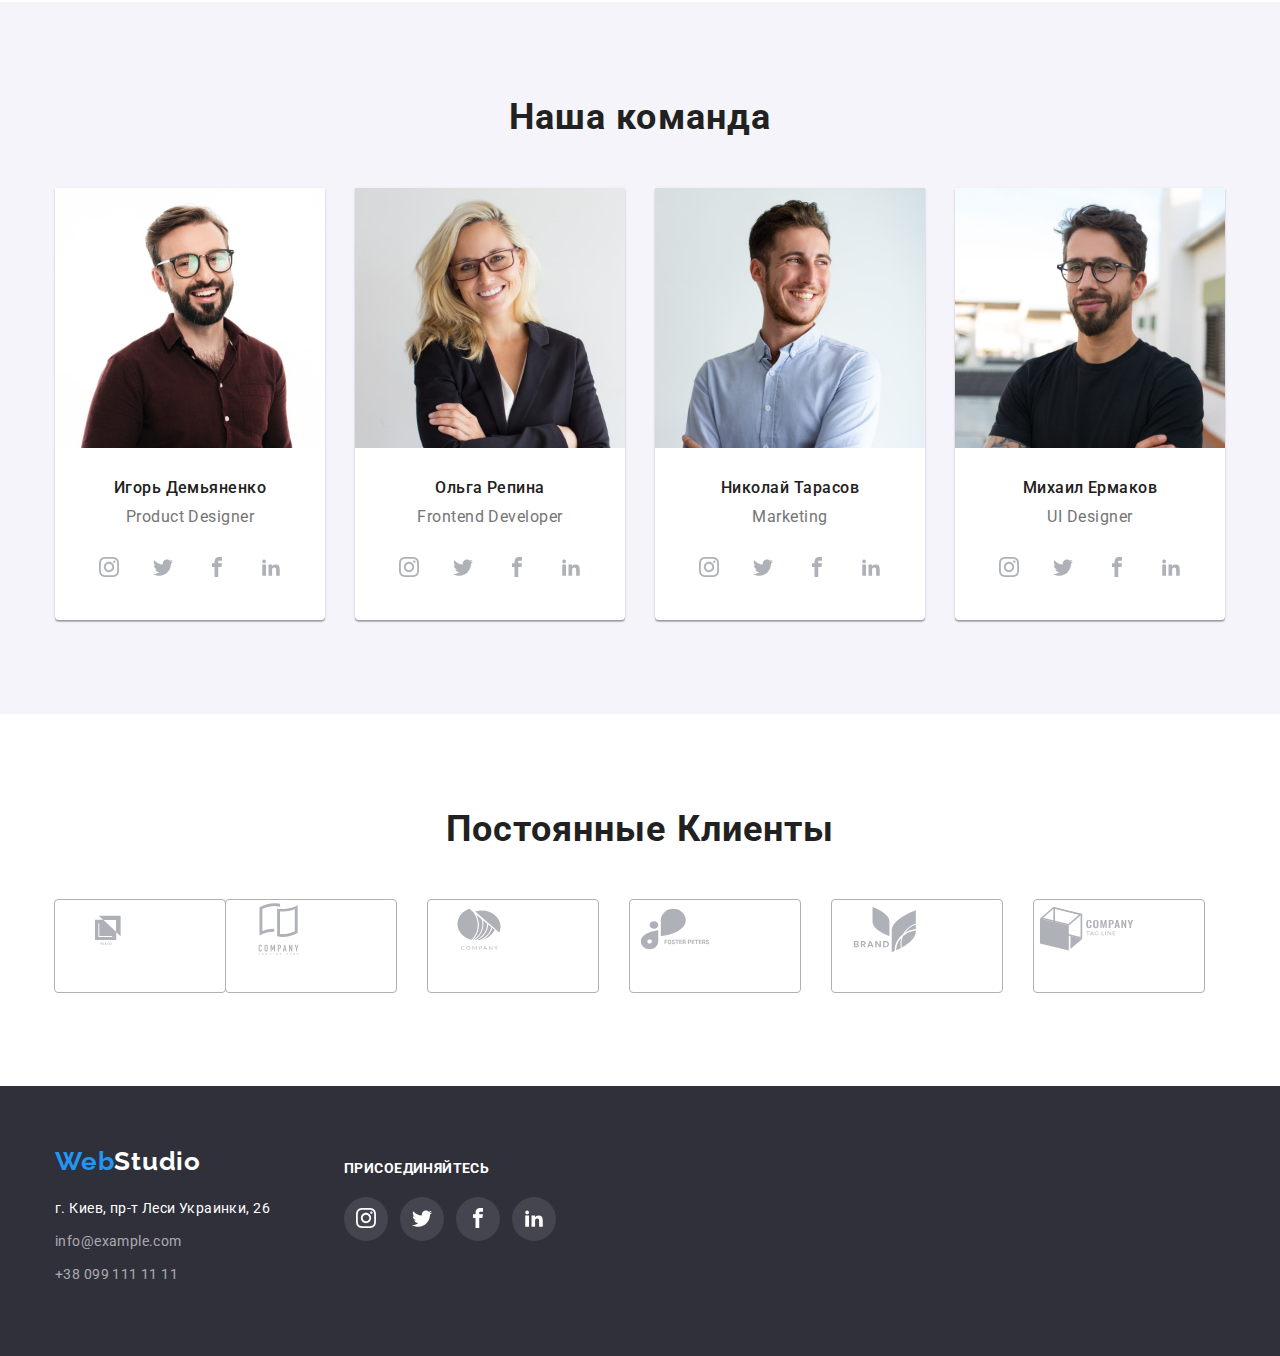
==== commit 7eb1d8bc: "1" ====
--- a/index.html
+++ b/index.html
@@ -30,6 +30,7 @@
             </li>
         </ul>
        </nav>
+            <div class="contact-line">
             <a class="contact item link " href="mailto:info@devstudio.com">
                 <svg class="icon-email" >
                     <use class="" href="./images/sprite.svg#icon-envelope" width="16" height="12"></use>
@@ -279,8 +280,9 @@
         <div class="container">
             <h2 class="headlines ">Постоянные Клиенты</h2>
                 <ul class="company list">
-                    <li class="company-item">
-                        <a class="conpany-list-link" href="">
+                    <div class="company-sector">
+                    <li class="company-item">
+                        <a class="company-list-link" href="">
                             <svg class="company-icon">
                                 <use href="./images/sprite.svg#icon-company-1" width="106" height="60">
                     
@@ -288,8 +290,9 @@
                             </svg>
                         </a>
                     </li>
-                    <li class="company-item">
-                        <a class="conpany-list-link" href="">
+                    </div>
+                    <li class="company-item">
+                        <a class="company-list-link" href="">
                             <svg class="company-icon">
                                 <use href="./images/sprite.svg#icon-company-2" width="106" height="60">
                     
@@ -298,7 +301,7 @@
                         </a>
                     </li>
                     <li class="company-item">
-                        <a class="conpany-list-link" href="">
+                        <a class="company-list-link" href="">
                             <svg class="company-icon">
                                 <use  href="./images/sprite.svg#icon-company-3" width="106" height="60">
                     
@@ -307,7 +310,7 @@
                         </a>
                     </li>
                     <li class="company-item">
-                        <a class="conpany-list-link" href="">
+                        <a class="company-list-link" href="">
                             <svg class="company-icon">
                                 <use  href="./images/sprite.svg#icon-company-4" width="106" height="60">
                     
@@ -316,7 +319,7 @@
                         </a>
                     </li>
                     <li class="company-item">
-                        <a class="conpany-list-link" href="">
+                        <a class="company-list-link" href="">
                             <svg class="company-icon">
                                 <use href="./images/sprite.svg#icon-company-5" width="106" height="60">
                     
@@ -325,7 +328,7 @@
                         </a>
                     </li>
                     <li class="company-item">
-                        <a class="conpany-list-link" href="">
+                        <a class="company-list-link" href="">
                             <svg class="company-icon">
                                 <use href="./images/sprite.svg#icon-company-6" width="106" height="60">
 
--- a/css/styles.css
+++ b/css/styles.css
@@ -129,12 +129,15 @@
 .contact:focus .icon-tel {
   fill: var(--focus-color);
 }
+.contact-line {
+  display: flex;
+  margin-left: auto;
+}
 .icon-email {
   display: block;
   width: 16px;
   height: 12px;
   margin-right: 10px;
-  margin-left: 305px;
   fill: var(--secondary-color);
 }
 .icon-tel {
@@ -157,7 +160,8 @@
       rgba(0, 0, 0, 0.25),
       rgba(0, 0, 0, 0.25)
     ),
-    url(/images/bcg.jpg);
+    url(../images/bcg.jpg);
+
   background-repeat: no-repeat;
   background-position: center;
   background-size: cover;
@@ -218,9 +222,15 @@
 .icon-sector {
   background-color: #f5f4fa;
   margin-bottom: 30px;
+
+  min-width: 270px;
+  min-height: 120px;
+  display: flex;
+
+  align-items: center;
+  justify-content: center;
 }
 .icon {
-  margin: 25px 100px;
   width: 70px;
   height: 70px;
 }
@@ -398,6 +408,9 @@
 .portfolio-button:focus {
   color: #ffffff;
   background-color: #2196f3;
+  box-sizing: border-box;
+  box-shadow: 0px 1px 1px rgba(0, 0, 0, 0.12), 0px 4px 4px rgba(0, 0, 0, 0.06),
+    1px 4px 6px rgba(0, 0, 0, 0.16);
 }
 .button-nav:focus,
 .button-nav:hover {
@@ -405,7 +418,6 @@
   color: #ffffff;
   box-shadow: 0px 3px 1px rgba(0, 0, 0, 0.1), 0px 1px 2px rgba(0, 0, 0, 0.08),
     0px 2px 2px rgba(0, 0, 0, 0.12);
-
   border-radius: 4px;
 }
 /*projects*/
@@ -421,6 +433,12 @@
   background: #ffffff;
   border: 1px solid #eeeeee;
   box-sizing: border-box;
+}
+.project-element:focus,
+.project-element:hover {
+  box-sizing: border-box;
+  box-shadow: 0px 1px 1px rgba(0, 0, 0, 0.12), 0px 4px 4px rgba(0, 0, 0, 0.06),
+    1px 4px 6px rgba(0, 0, 0, 0.16);
 }
 .project-element:nth-child(3n) {
   margin-right: 0px;
@@ -462,10 +480,15 @@
   width: 170px;
   height: 92px;
 }
-
+.company-sector {
+  display: flex;
+  justify-content: center;
+  width: 170px;
+  height: 92px;
+}
 .company-item {
   display: flex;
-  content: "";
+
   align-items: center;
   justify-content: center;
   margin-right: 30px;
@@ -474,24 +497,25 @@
   margin-right: 0px;
 }
 .company-list-link {
+  display: flex;
+
+  fill: #afb1b8;
+  border: 1px solid #afb1b8;
   border-radius: 4px;
-  padding: 16px 32px;
 }
 .company-icon {
   fill: #afb1b8;
   width: 170px;
   height: 92px;
-  border: 1px solid #afb1b8;
-  box-sizing: border-box;
+}
+.company-list-link:focus,
+.company-list-link:hover {
+  border: 2px solid var(--focus-color);
   border-radius: 4px;
-
-  padding-left: 30px;
-  padding-top: 20px;
-}
-.company-icon:focus,
-.company-icon:hover {
+}
+.company-list-link:focus .company-icon,
+.company-list-link:hover .company-icon {
   fill: var(--focus-color);
-  border: 1px solid var(--focus-color);
 }
 /*footer*/
 footer {
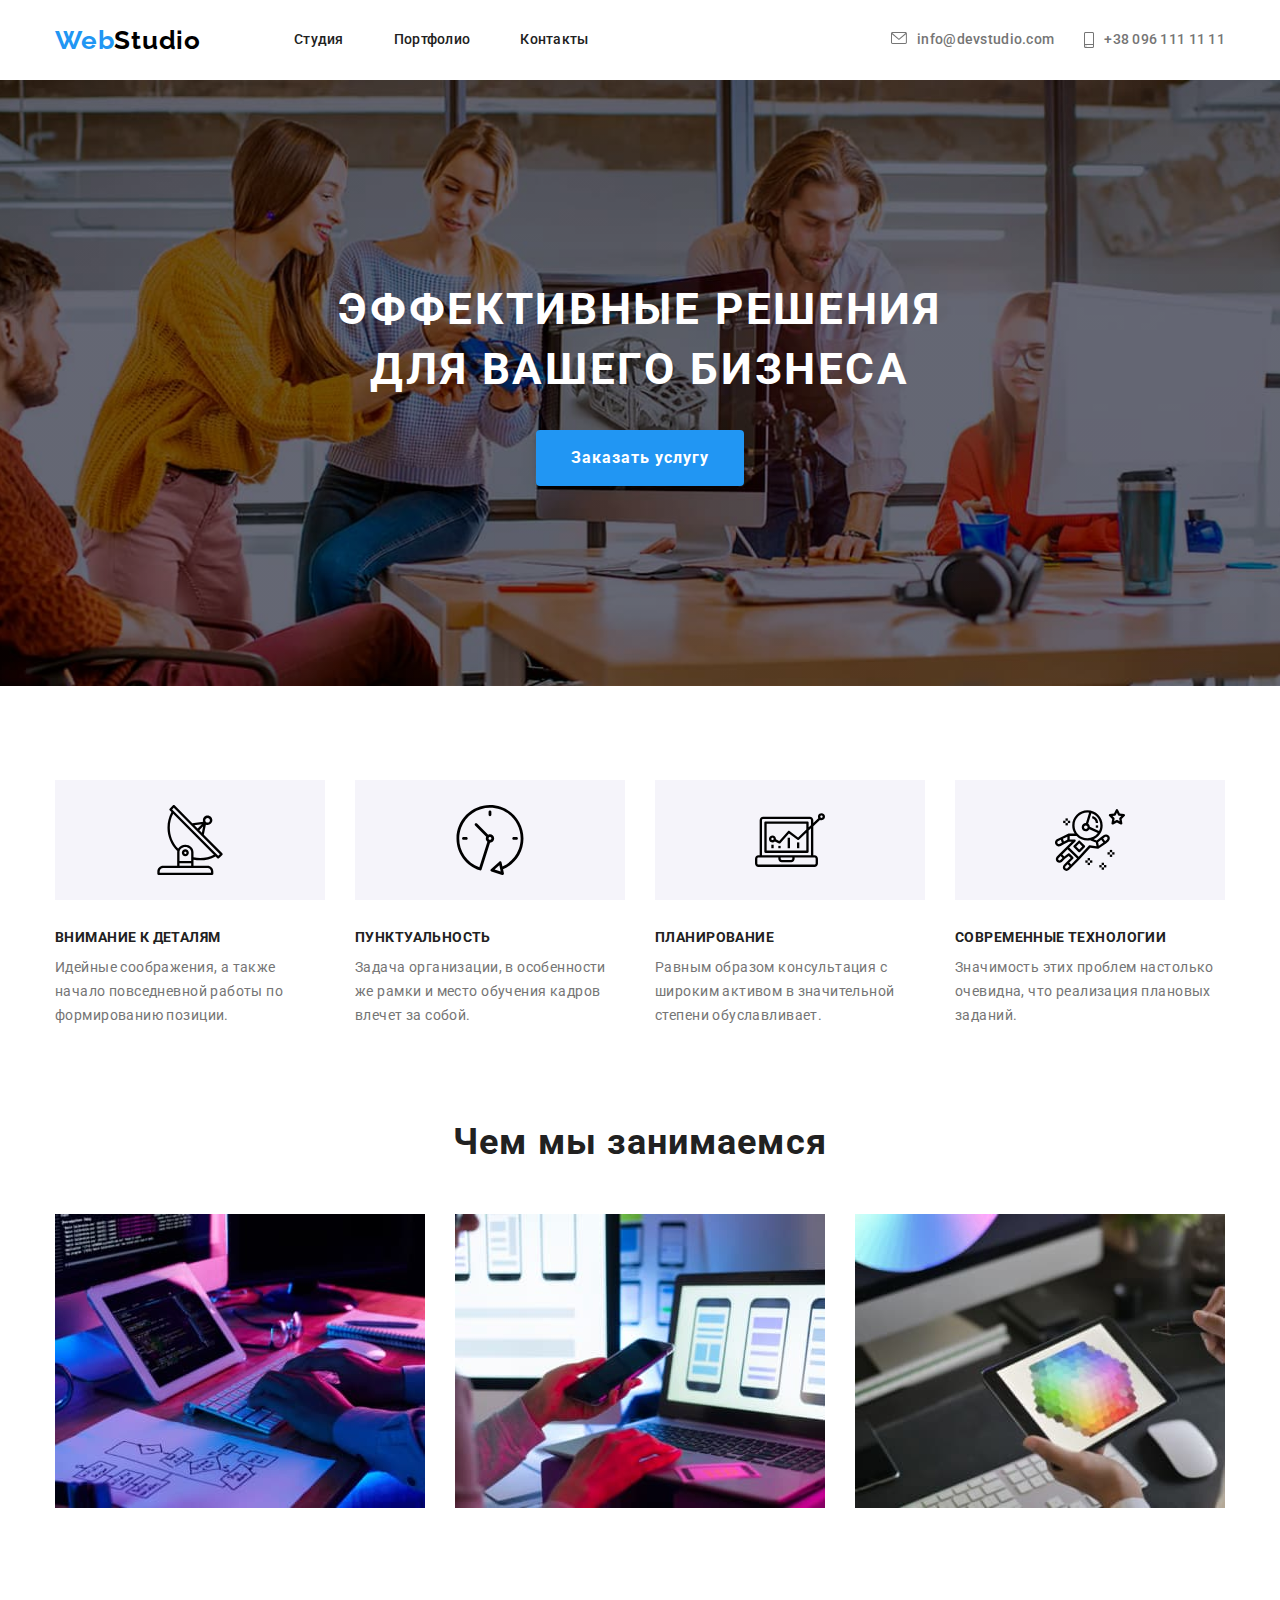
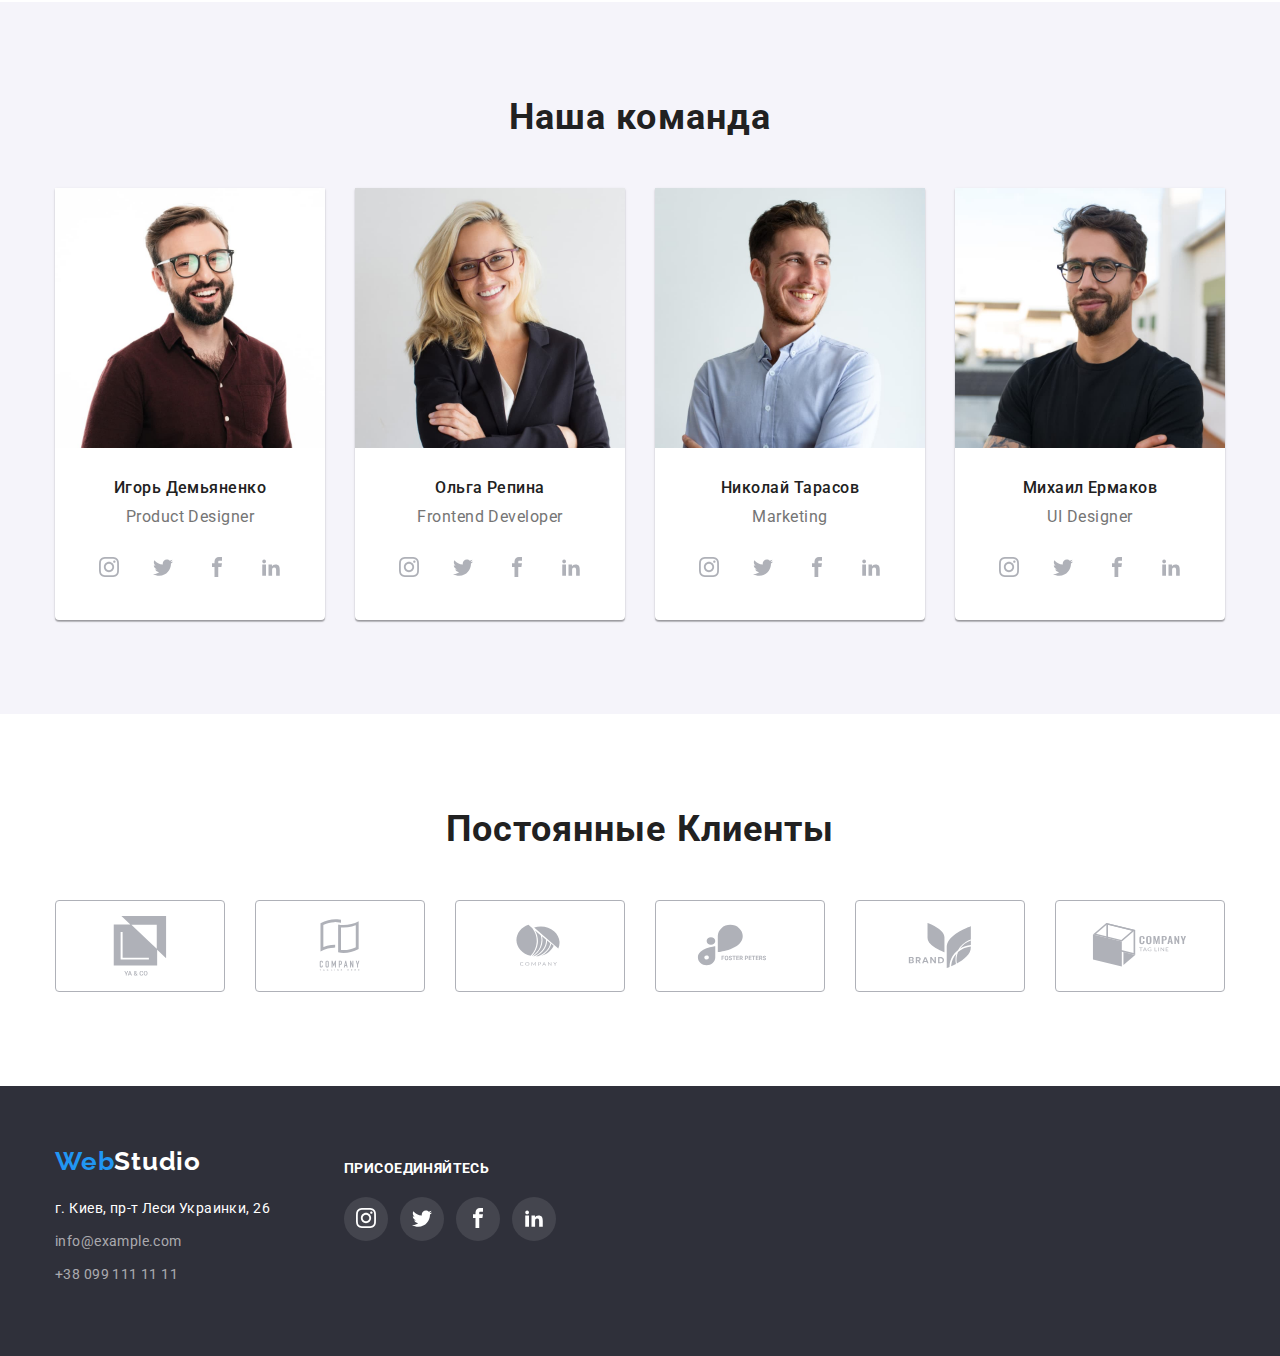
==== commit fb3ed774: "дз" ====
--- a/index.html
+++ b/index.html
@@ -280,8 +280,9 @@
         <div class="container">
             <h2 class="headlines ">Постоянные Клиенты</h2>
                 <ul class="company list">
-                    <div class="company-sector">
-                    <li class="company-item">
+                    
+                    <li class="company-item">
+                        <div class="company-sector">
                         <a class="company-list-link" href="">
                             <svg class="company-icon">
                                 <use href="./images/sprite.svg#icon-company-1" width="106" height="60">
@@ -289,8 +290,9 @@
                                 </use>
                             </svg>
                         </a>
-                    </li>
-                    </div>
+                        </div>
+                    </li>
+                    
                     <li class="company-item">
                         <a class="company-list-link" href="">
                             <svg class="company-icon">
--- a/css/styles.css
+++ b/css/styles.css
@@ -481,32 +481,33 @@
   height: 92px;
 }
 .company-sector {
-  display: flex;
-  justify-content: center;
   width: 170px;
   height: 92px;
+  margin-right: 30px;
 }
 .company-item {
-  display: flex;
-
-  align-items: center;
-  justify-content: center;
+  min-width: 170px;
+  min-height: 92px;
   margin-right: 30px;
+  flex-basis: calc((100% - 92px) / 6);
 }
 .company-item:last-child {
   margin-right: 0px;
 }
 .company-list-link {
   display: flex;
-
+  justify-content: center;
+  align-items: center;
   fill: #afb1b8;
   border: 1px solid #afb1b8;
   border-radius: 4px;
+  min-width: 170px;
+  min-height: 92px;
 }
 .company-icon {
   fill: #afb1b8;
-  width: 170px;
-  height: 92px;
+  width: 106px;
+  height: 60px;
 }
 .company-list-link:focus,
 .company-list-link:hover {
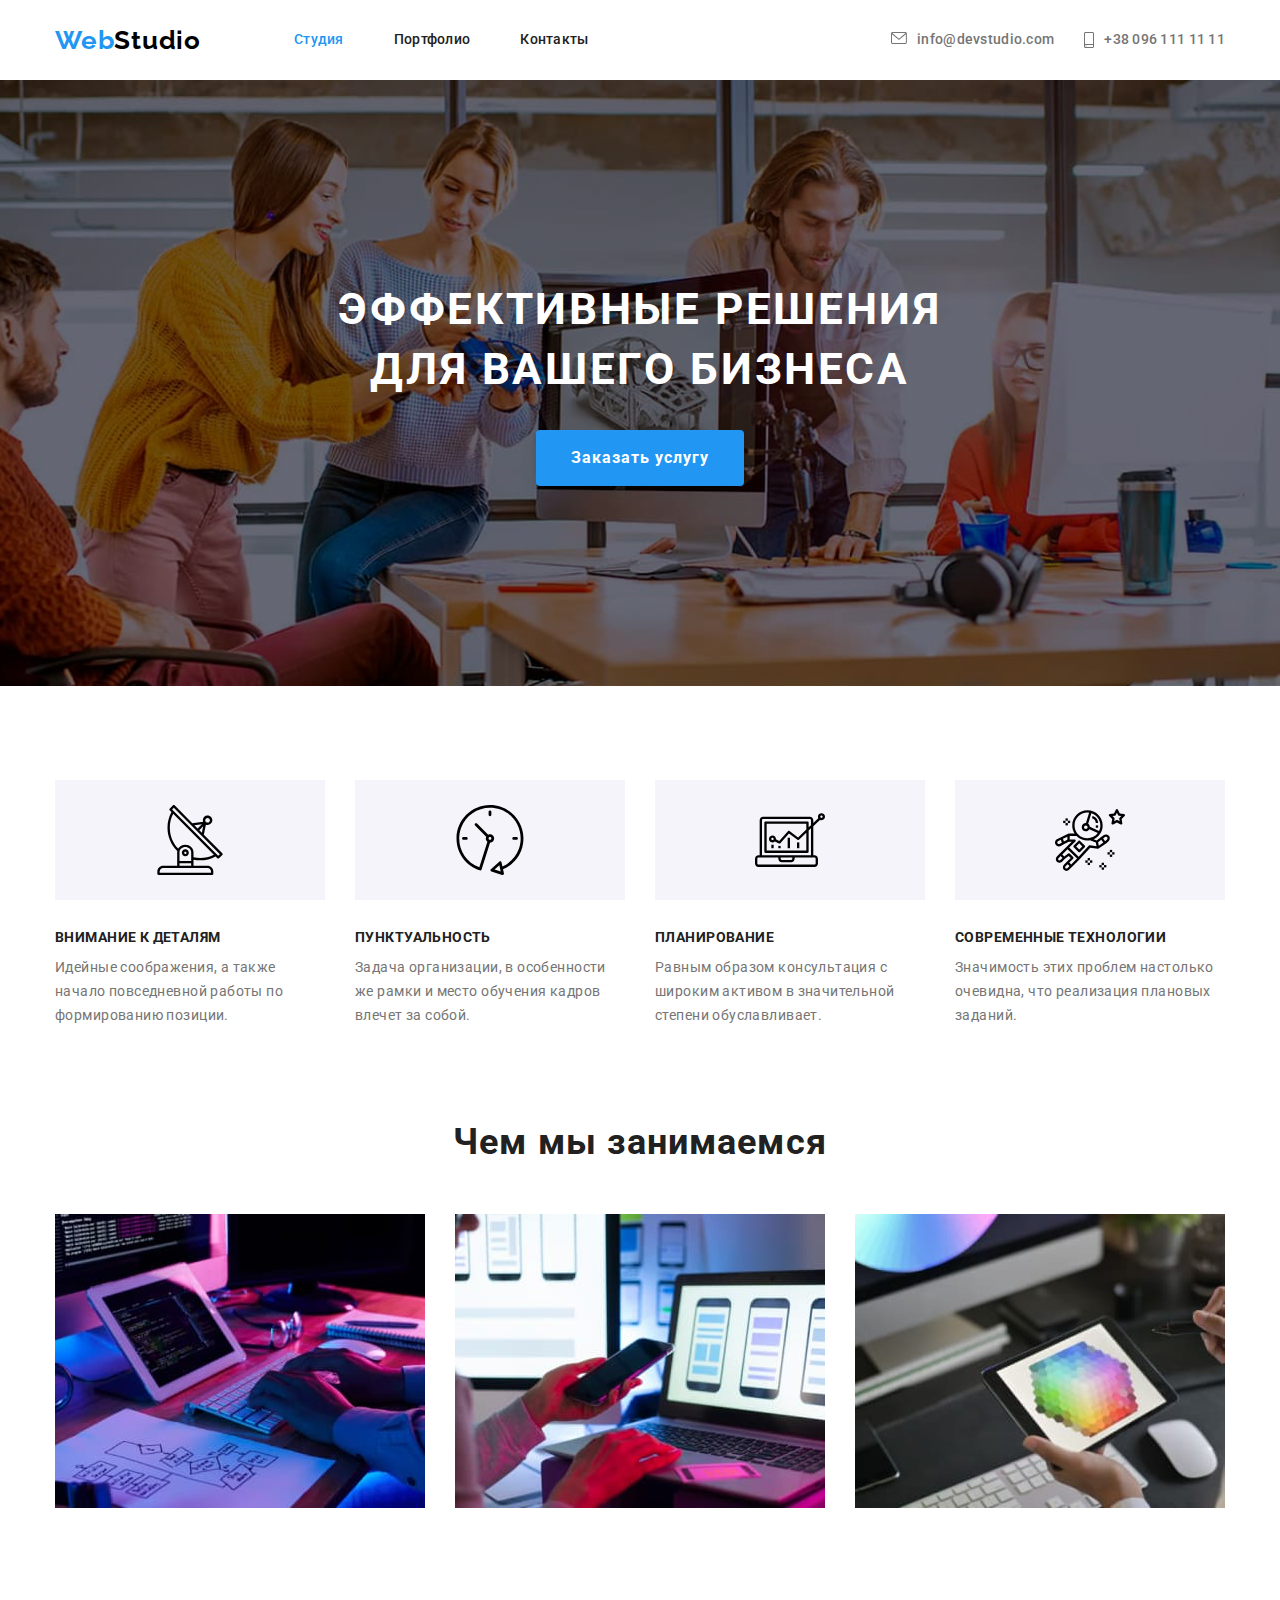
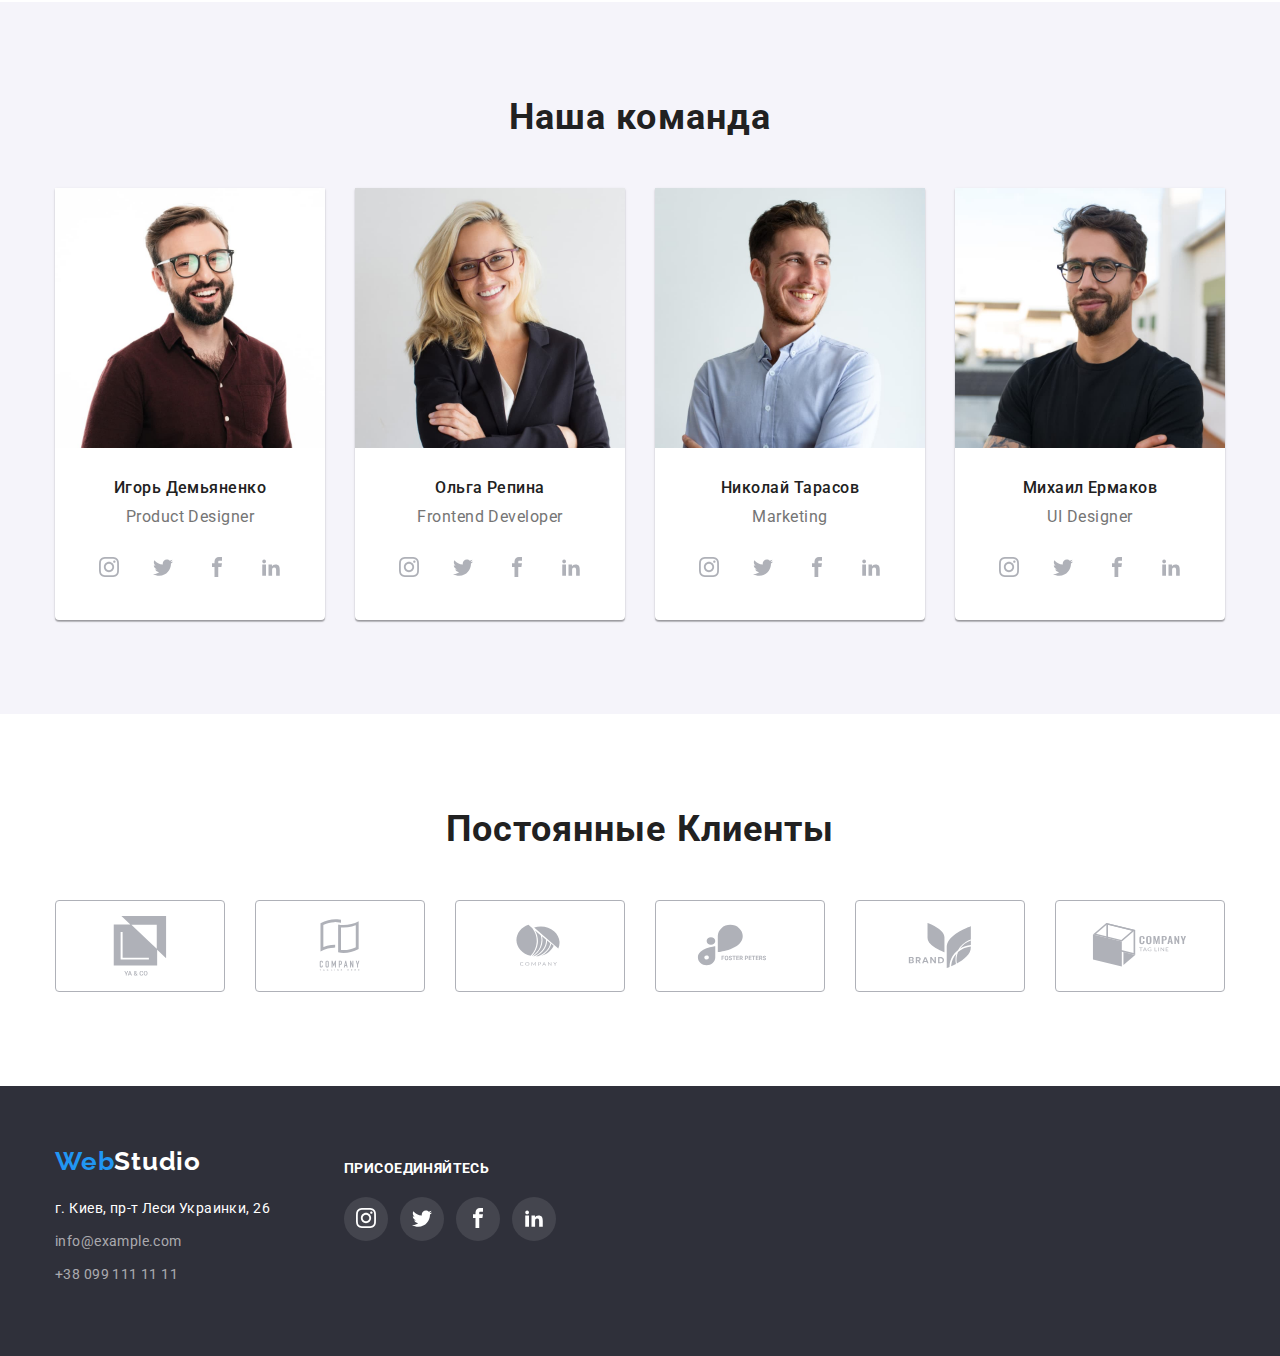
==== commit af654dea: "1" ====
--- a/index.html
+++ b/index.html
@@ -20,7 +20,7 @@
        <nav>
            <ul class="site-nav list">
             <li class="item">
-                <a class="link-pr" href ="index.html">Студия</a>
+                <a class="link-pr current" href ="index.html">Студия</a>
             </li>
             <li class="item">
                 <a class="link-pr" href="portfolio.html">Портфолио</a>
@@ -31,16 +31,17 @@
         </ul>
        </nav>
             <div class="contact-line">
-            <a class="contact item link " href="mailto:info@devstudio.com">
-                <svg class="icon-email" >
-                    <use class="" href="./images/sprite.svg#icon-envelope" width="16" height="12"></use>
-                </svg>info@devstudio.com
-            </a>
-            <a class="contact link " href="tel:+380961111111">
-                <svg class="icon-tel">
-                 <use class="" href="./images/sprite.svg#icon-smartphone" width="10" height="16"></use>
-                </svg> +38 096 111 11 11
-            </a>
+                <a class="contact item link " href="mailto:info@devstudio.com">
+                    <svg class="icon-email" >
+                        <use class="" href="./images/sprite.svg#icon-envelope" width="16" height="12"></use>
+                    </svg>info@devstudio.com
+                </a>
+                <a class="contact link " href="tel:+380961111111">
+                    <svg class="icon-tel">
+                    <use class="" href="./images/sprite.svg#icon-smartphone" width="10" height="16"></use>
+                    </svg> +38 096 111 11 11
+                </a>
+            </div>
     </div>
     </header>
     <main>
--- a/css/styles.css
+++ b/css/styles.css
@@ -73,6 +73,10 @@
   color: #ffffff;
 }
 /*site nab */
+.site-nav .current {
+  color: var(--focus-color);
+}
+
 .site-nav {
   display: flex;
   margin-left: 93px;
@@ -201,8 +205,8 @@
 }
 .servis-button:hover,
 .servis-button:focus {
-  background: #f5f4fa;
-  color: #000000;
+  background: #188ce8;
+  color: #ffffff;
   box-shadow: 0px 4px 4px rgba(0, 0, 0, 0.15);
   border-radius: 4px;
 }
